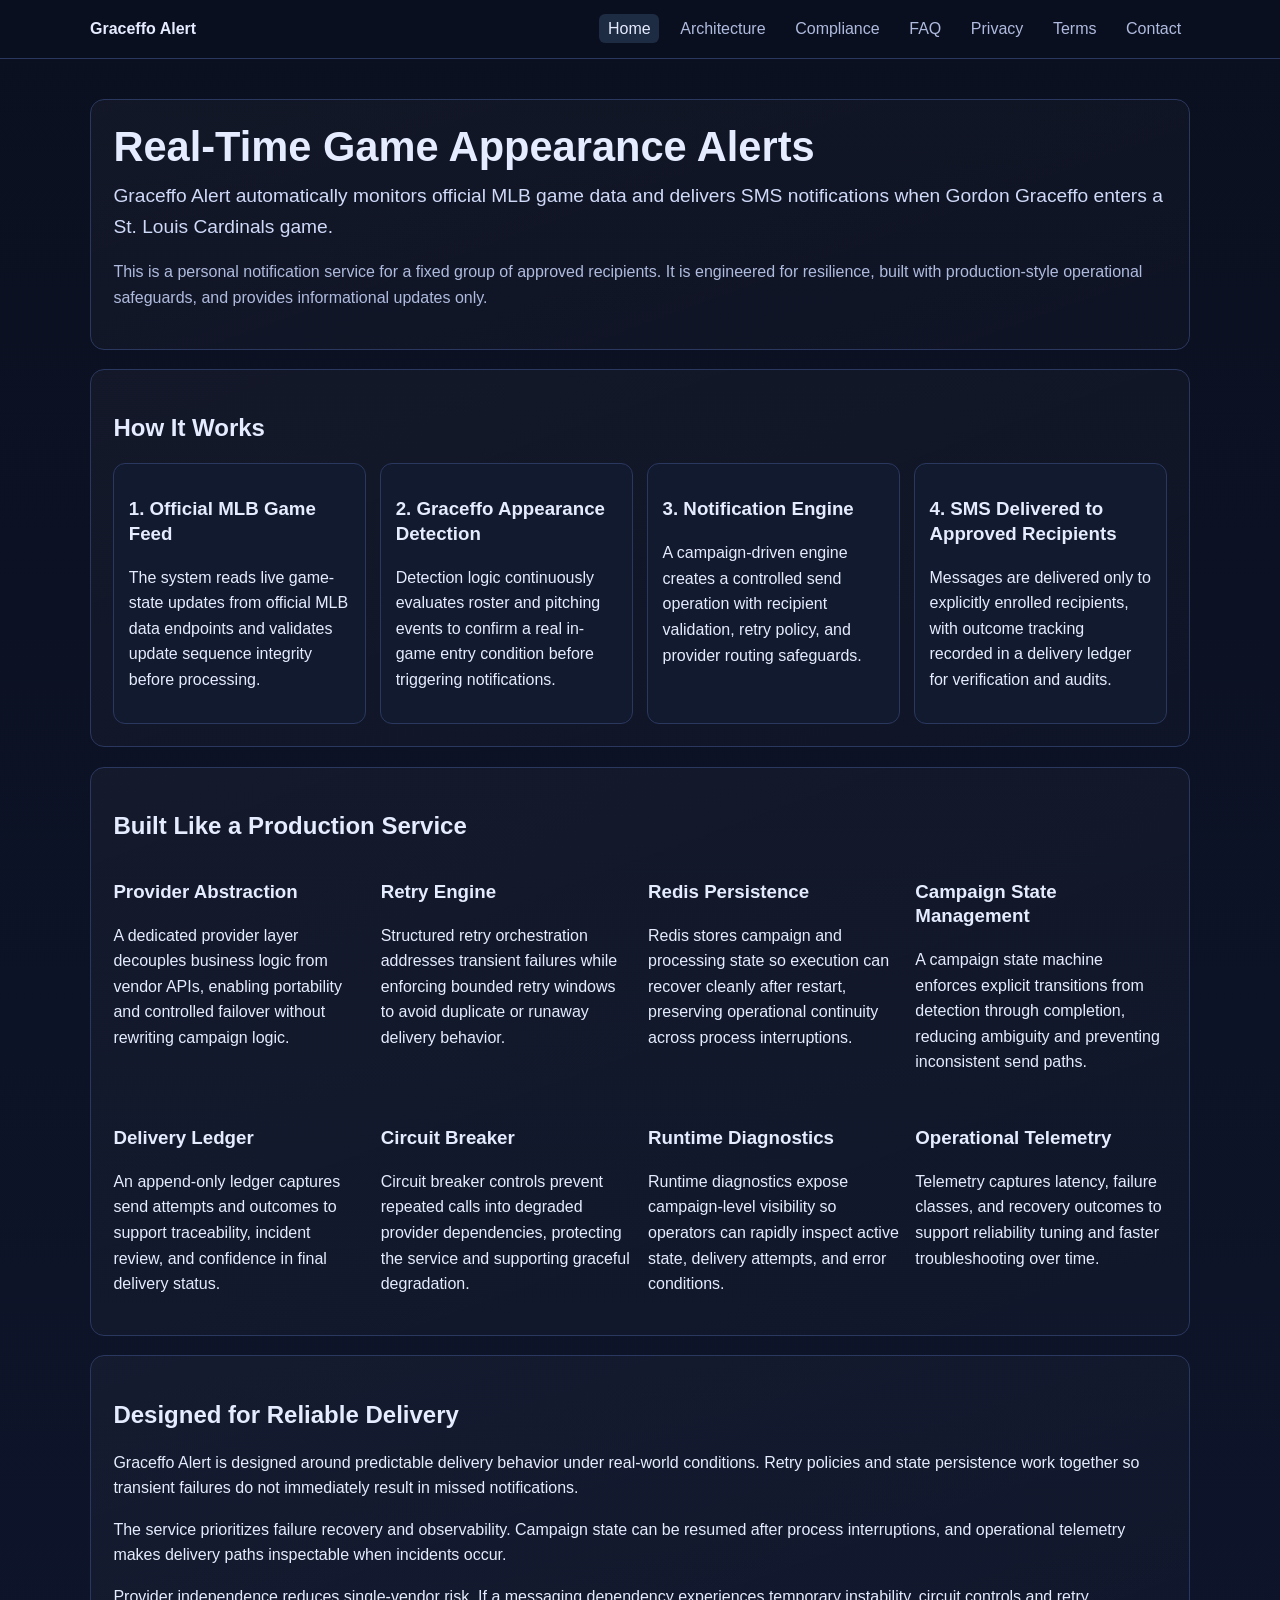
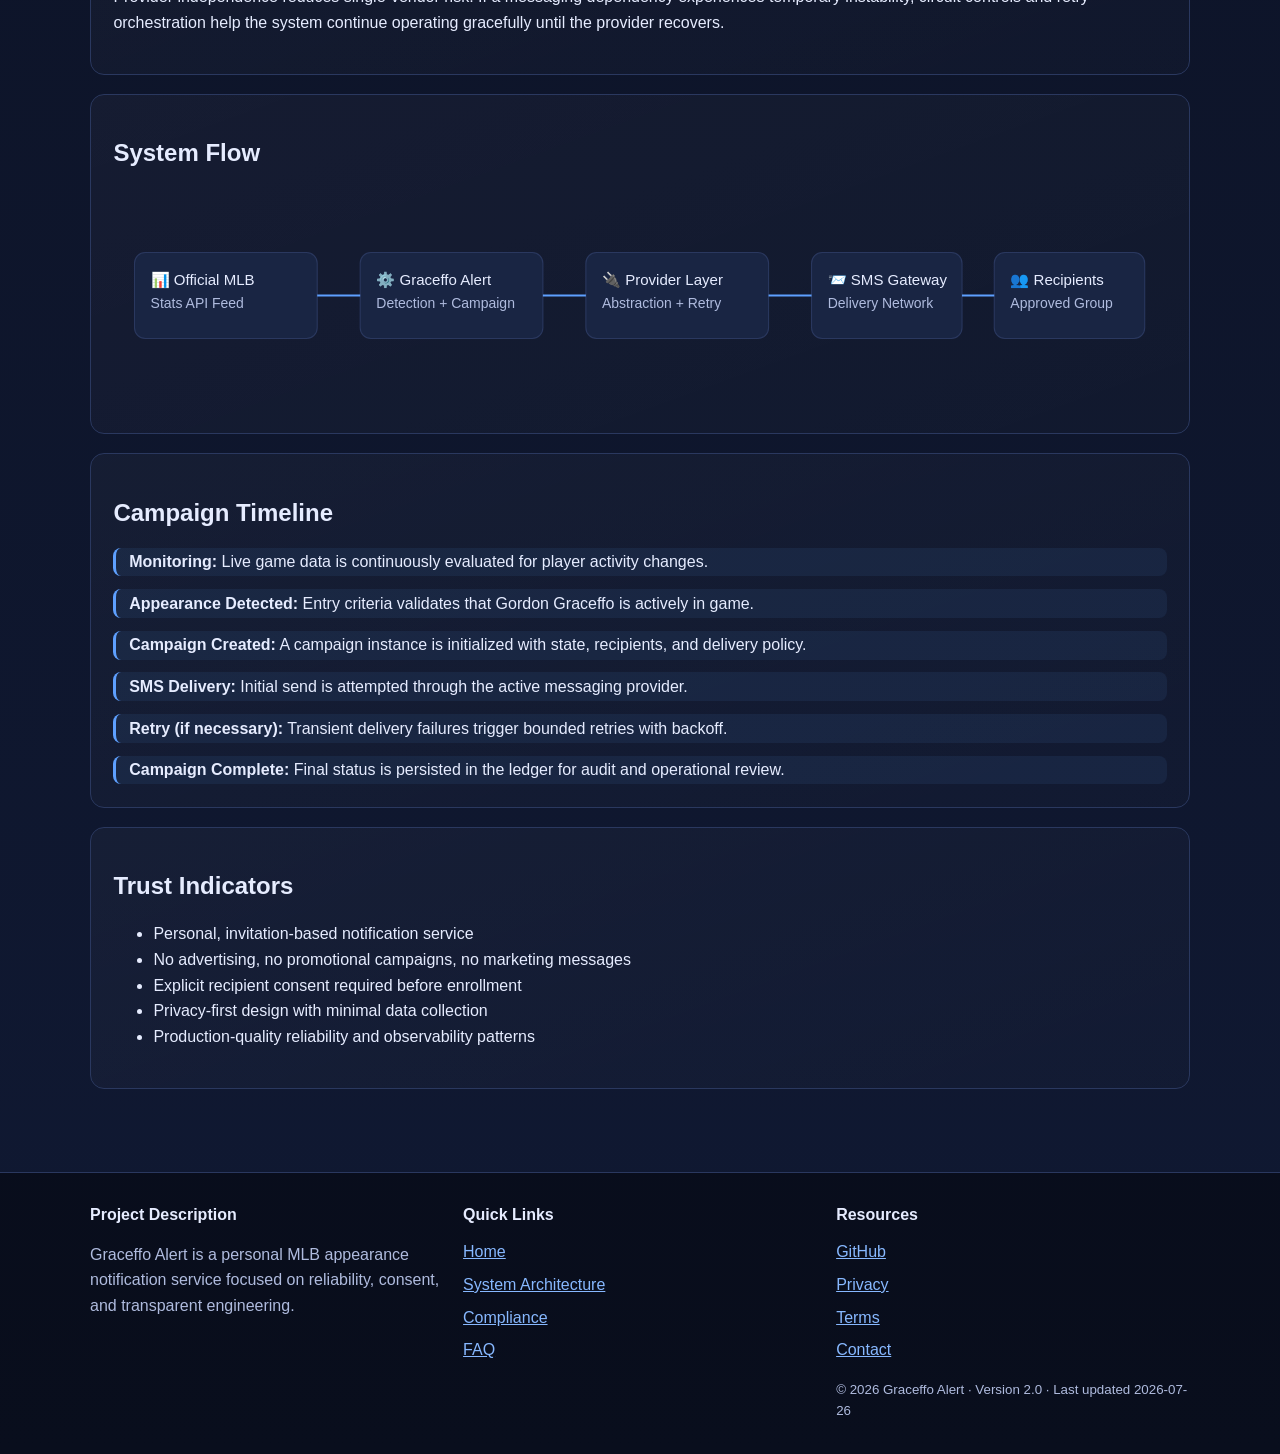
==== index.html @ c7b498e7 "Add full multi-page Graceffo Alert website content" ====
<!doctype html>
<html lang="en">
<head>
  <meta charset="utf-8">
  <meta name="viewport" content="width=device-width, initial-scale=1">
  <title>Graceffo Alert | Real-Time Game Appearance Alerts</title>
  <meta name="description" content="Graceffo Alert monitors official MLB game data and sends SMS notifications when Gordon Graceffo enters a St. Louis Cardinals game.">
  <link rel="canonical" href="https://elisagra-123.github.io/graceffo-alert-page/">
  <meta property="og:type" content="website">
  <meta property="og:title" content="Graceffo Alert | Real-Time Game Appearance Alerts">
  <meta property="og:description" content="Personal, consent-based SMS alerts for Gordon Graceffo game appearances, built with production-style reliability.">
  <meta property="og:url" content="https://elisagra-123.github.io/graceffo-alert-page/">
  <meta property="og:site_name" content="Graceffo Alert">
  <meta name="twitter:card" content="summary_large_image">
  <meta name="twitter:title" content="Graceffo Alert | Real-Time Game Appearance Alerts">
  <meta name="twitter:description" content="Reliable, privacy-first MLB appearance notifications for approved recipients.">
  <link rel="stylesheet" href="styles.css">
  <script type="application/ld+json">
  {
    "@context": "https://schema.org",
    "@type": "WebSite",
    "name": "Graceffo Alert",
    "url": "https://elisagra-123.github.io/graceffo-alert-page/",
    "description": "Personal notification service for Gordon Graceffo game appearance alerts."
  }
  </script>
</head>
<body>
<a class="skip-link" href="#main-content">Skip to content</a>
<header>
  <div class="nav-wrap">
    <a class="brand" href="index.html">Graceffo Alert</a>
    <nav aria-label="Primary">
      <ul>
        <li><a href="index.html" aria-current="page">Home</a></li>
        <li><a href="architecture.html">Architecture</a></li>
        <li><a href="compliance.html">Compliance</a></li>
        <li><a href="faq.html">FAQ</a></li>
        <li><a href="privacy.html">Privacy</a></li>
        <li><a href="terms.html">Terms</a></li>
        <li><a href="contact.html">Contact</a></li>
      </ul>
    </nav>
  </div>
</header>

<main id="main-content">
  <section class="hero" aria-labelledby="hero-title">
    <h1 id="hero-title">Real-Time Game Appearance Alerts</h1>
    <p class="lead">Graceffo Alert automatically monitors official MLB game data and delivers SMS notifications when Gordon Graceffo enters a St. Louis Cardinals game.</p>
    <p class="muted">This is a personal notification service for a fixed group of approved recipients. It is engineered for resilience, built with production-style operational safeguards, and provides informational updates only.</p>
  </section>

  <section class="panel" aria-labelledby="how-it-works-title">
    <h2 id="how-it-works-title">How It Works</h2>
    <div class="flow-steps">
      <article class="step"><h3>1. Official MLB Game Feed</h3><p>The system reads live game-state updates from official MLB data endpoints and validates update sequence integrity before processing.</p></article>
      <article class="step"><h3>2. Graceffo Appearance Detection</h3><p>Detection logic continuously evaluates roster and pitching events to confirm a real in-game entry condition before triggering notifications.</p></article>
      <article class="step"><h3>3. Notification Engine</h3><p>A campaign-driven engine creates a controlled send operation with recipient validation, retry policy, and provider routing safeguards.</p></article>
      <article class="step"><h3>4. SMS Delivered to Approved Recipients</h3><p>Messages are delivered only to explicitly enrolled recipients, with outcome tracking recorded in a delivery ledger for verification and audits.</p></article>
    </div>
  </section>

  <section class="panel" aria-labelledby="engineering-title">
    <h2 id="engineering-title">Built Like a Production Service</h2>
    <div class="grid">
      <article><h3>Provider Abstraction</h3><p>A dedicated provider layer decouples business logic from vendor APIs, enabling portability and controlled failover without rewriting campaign logic.</p></article>
      <article><h3>Retry Engine</h3><p>Structured retry orchestration addresses transient failures while enforcing bounded retry windows to avoid duplicate or runaway delivery behavior.</p></article>
      <article><h3>Redis Persistence</h3><p>Redis stores campaign and processing state so execution can recover cleanly after restart, preserving operational continuity across process interruptions.</p></article>
      <article><h3>Campaign State Management</h3><p>A campaign state machine enforces explicit transitions from detection through completion, reducing ambiguity and preventing inconsistent send paths.</p></article>
      <article><h3>Delivery Ledger</h3><p>An append-only ledger captures send attempts and outcomes to support traceability, incident review, and confidence in final delivery status.</p></article>
      <article><h3>Circuit Breaker</h3><p>Circuit breaker controls prevent repeated calls into degraded provider dependencies, protecting the service and supporting graceful degradation.</p></article>
      <article><h3>Runtime Diagnostics</h3><p>Runtime diagnostics expose campaign-level visibility so operators can rapidly inspect active state, delivery attempts, and error conditions.</p></article>
      <article><h3>Operational Telemetry</h3><p>Telemetry captures latency, failure classes, and recovery outcomes to support reliability tuning and faster troubleshooting over time.</p></article>
    </div>
  </section>

  <section class="panel" aria-labelledby="reliability-title">
    <h2 id="reliability-title">Designed for Reliable Delivery</h2>
    <p>Graceffo Alert is designed around predictable delivery behavior under real-world conditions. Retry policies and state persistence work together so transient failures do not immediately result in missed notifications.</p>
    <p>The service prioritizes failure recovery and observability. Campaign state can be resumed after process interruptions, and operational telemetry makes delivery paths inspectable when incidents occur.</p>
    <p>Provider independence reduces single-vendor risk. If a messaging dependency experiences temporary instability, circuit controls and retry orchestration help the system continue operating gracefully until the provider recovers.</p>
  </section>

  <section class="panel" aria-labelledby="diagram-title">
    <h2 id="diagram-title">System Flow</h2>
    <svg viewBox="0 0 980 200" width="100%" role="img" aria-label="Architecture flow from MLB API to recipients">
      <rect x="20" y="60" width="170" height="80" rx="10" fill="#192543" stroke="#2a385f"/>
      <text x="35" y="90" fill="#e6ecff" font-size="14">📊 Official MLB</text>
      <text x="35" y="112" fill="#afbbde" font-size="13">Stats API Feed</text>
      <rect x="230" y="60" width="170" height="80" rx="10" fill="#192543" stroke="#2a385f"/>
      <text x="245" y="90" fill="#e6ecff" font-size="14">⚙️ Graceffo Alert</text>
      <text x="245" y="112" fill="#afbbde" font-size="13">Detection + Campaign</text>
      <rect x="440" y="60" width="170" height="80" rx="10" fill="#192543" stroke="#2a385f"/>
      <text x="455" y="90" fill="#e6ecff" font-size="14">🔌 Provider Layer</text>
      <text x="455" y="112" fill="#afbbde" font-size="13">Abstraction + Retry</text>
      <rect x="650" y="60" width="140" height="80" rx="10" fill="#192543" stroke="#2a385f"/>
      <text x="665" y="90" fill="#e6ecff" font-size="14">📨 SMS Gateway</text>
      <text x="665" y="112" fill="#afbbde" font-size="13">Delivery Network</text>
      <rect x="820" y="60" width="140" height="80" rx="10" fill="#192543" stroke="#2a385f"/>
      <text x="835" y="90" fill="#e6ecff" font-size="14">👥 Recipients</text>
      <text x="835" y="112" fill="#afbbde" font-size="13">Approved Group</text>
      <g stroke="#5ea0ff" stroke-width="2" fill="none">
        <path d="M190 100 L230 100"/>
        <path d="M400 100 L440 100"/>
        <path d="M610 100 L650 100"/>
        <path d="M790 100 L820 100"/>
      </g>
    </svg>
  </section>

  <section class="panel" aria-labelledby="timeline-title">
    <h2 id="timeline-title">Campaign Timeline</h2>
    <ol class="timeline">
      <li><strong>Monitoring:</strong> Live game data is continuously evaluated for player activity changes.</li>
      <li><strong>Appearance Detected:</strong> Entry criteria validates that Gordon Graceffo is actively in game.</li>
      <li><strong>Campaign Created:</strong> A campaign instance is initialized with state, recipients, and delivery policy.</li>
      <li><strong>SMS Delivery:</strong> Initial send is attempted through the active messaging provider.</li>
      <li><strong>Retry (if necessary):</strong> Transient delivery failures trigger bounded retries with backoff.</li>
      <li><strong>Campaign Complete:</strong> Final status is persisted in the ledger for audit and operational review.</li>
    </ol>
  </section>

  <section class="panel" aria-labelledby="trust-title">
    <h2 id="trust-title">Trust Indicators</h2>
    <ul>
      <li>Personal, invitation-based notification service</li>
      <li>No advertising, no promotional campaigns, no marketing messages</li>
      <li>Explicit recipient consent required before enrollment</li>
      <li>Privacy-first design with minimal data collection</li>
      <li>Production-quality reliability and observability patterns</li>
    </ul>
  </section>
</main>

<footer>
  <div class="footer-wrap">
    <section>
      <h2>Project Description</h2>
      <p class="muted">Graceffo Alert is a personal MLB appearance notification service focused on reliability, consent, and transparent engineering.</p>
    </section>
    <section>
      <h2>Quick Links</h2>
      <ul>
        <li><a href="index.html">Home</a></li>
        <li><a href="architecture.html">System Architecture</a></li>
        <li><a href="compliance.html">Compliance</a></li>
        <li><a href="faq.html">FAQ</a></li>
      </ul>
    </section>
    <section>
      <h2>Resources</h2>
      <ul>
        <li><a href="https://github.com/elisagra-123/graceffo-alert-page">GitHub</a></li>
        <li><a href="privacy.html">Privacy</a></li>
        <li><a href="terms.html">Terms</a></li>
        <li><a href="contact.html">Contact</a></li>
      </ul>
      <small class="meta">© 2026 Graceffo Alert · Version 2.0 · Last updated 2026-07-26</small>
    </section>
  </div>
</footer>
</body>
</html>
---- styles.css ----
:root {
  --bg: #0b1020;
  --surface: #121a2f;
  --surface-2: #192543;
  --text: #e6ecff;
  --muted: #afbbde;
  --accent: #5ea0ff;
  --accent-2: #87b8ff;
  --border: #2a385f;
  --success: #70d49b;
}

* { box-sizing: border-box; }

html, body {
  margin: 0;
  padding: 0;
  font-family: Inter, "Segoe UI", Roboto, "Helvetica Neue", Arial, sans-serif;
  background: linear-gradient(180deg, #0b1020 0%, #101933 100%);
  color: var(--text);
  line-height: 1.6;
}

a { color: var(--accent-2); }

a:hover { color: #c4dcff; }

a:focus-visible,
button:focus-visible,
summary:focus-visible {
  outline: 3px solid var(--accent);
  outline-offset: 3px;
  border-radius: 4px;
}

.skip-link {
  position: absolute;
  left: -999px;
  top: 0;
  background: #fff;
  color: #000;
  padding: 0.75rem 1rem;
  z-index: 999;
}

.skip-link:focus {
  left: 1rem;
  top: 1rem;
}

header {
  position: sticky;
  top: 0;
  z-index: 10;
  background: rgba(11, 16, 32, 0.92);
  backdrop-filter: blur(8px);
  border-bottom: 1px solid var(--border);
}

.nav-wrap,
main,
.footer-wrap {
  width: min(1100px, 92vw);
  margin: 0 auto;
}

.nav-wrap {
  display: flex;
  align-items: center;
  justify-content: space-between;
  padding: 1rem 0;
  gap: 1rem;
}

.brand {
  font-weight: 700;
  color: var(--text);
  text-decoration: none;
}

nav ul {
  display: flex;
  flex-wrap: wrap;
  gap: 0.75rem;
  list-style: none;
  margin: 0;
  padding: 0;
}

nav a {
  text-decoration: none;
  color: var(--muted);
  font-weight: 500;
  padding: 0.4rem 0.55rem;
  border-radius: 6px;
}

nav a[aria-current="page"],
nav a:hover {
  color: var(--text);
  background: rgba(134, 184, 255, 0.16);
}

main { padding: 2.5rem 0 4rem; }

.hero,
.panel {
  background: linear-gradient(160deg, rgba(255, 255, 255, 0.03), rgba(255, 255, 255, 0.01));
  border: 1px solid var(--border);
  border-radius: 14px;
  padding: 1.4rem;
  margin-bottom: 1.2rem;
}

.hero h1 {
  margin: 0 0 0.6rem;
  font-size: clamp(1.7rem, 4vw, 2.6rem);
  line-height: 1.2;
}

.hero p.lead {
  margin: 0;
  font-size: clamp(1rem, 2.1vw, 1.2rem);
  color: #cfd9f8;
}

.grid {
  display: grid;
  grid-template-columns: repeat(auto-fit, minmax(220px, 1fr));
  gap: 1rem;
}

h2, h3 { line-height: 1.3; }

.muted { color: var(--muted); }

.flow-steps {
  display: grid;
  grid-template-columns: repeat(auto-fit, minmax(180px, 1fr));
  gap: 0.9rem;
}

.step {
  background: var(--surface);
  border: 1px solid var(--border);
  border-radius: 12px;
  padding: 0.9rem;
}

.timeline {
  list-style: none;
  padding: 0;
  margin: 0;
  display: grid;
  gap: 0.8rem;
}

.timeline li {
  border-left: 3px solid var(--accent);
  padding: 0.1rem 0 0.1rem 0.8rem;
  background: rgba(94, 160, 255, 0.08);
  border-radius: 8px;
}

details {
  border: 1px solid var(--border);
  border-radius: 10px;
  padding: 0.9rem;
  margin-bottom: 0.75rem;
  background: var(--surface);
}

summary {
  cursor: pointer;
  font-weight: 600;
}

footer {
  border-top: 1px solid var(--border);
  background: rgba(5, 8, 18, 0.65);
  padding: 2rem 0;
}

.footer-wrap {
  display: grid;
  grid-template-columns: repeat(auto-fit, minmax(220px, 1fr));
  gap: 1.2rem;
}

.footer-wrap h2 {
  font-size: 1rem;
  margin-top: 0;
}

.footer-wrap ul {
  list-style: none;
  margin: 0;
  padding: 0;
}

.footer-wrap li { margin-bottom: 0.45rem; }

small.meta {
  display: block;
  margin-top: 1rem;
  color: var(--muted);
}

code {
  background: rgba(255, 255, 255, 0.08);
  padding: 0.1rem 0.3rem;
  border-radius: 4px;
}

@media (prefers-reduced-motion: reduce) {
  *, *::before, *::after { animation: none !important; transition: none !important; }
}
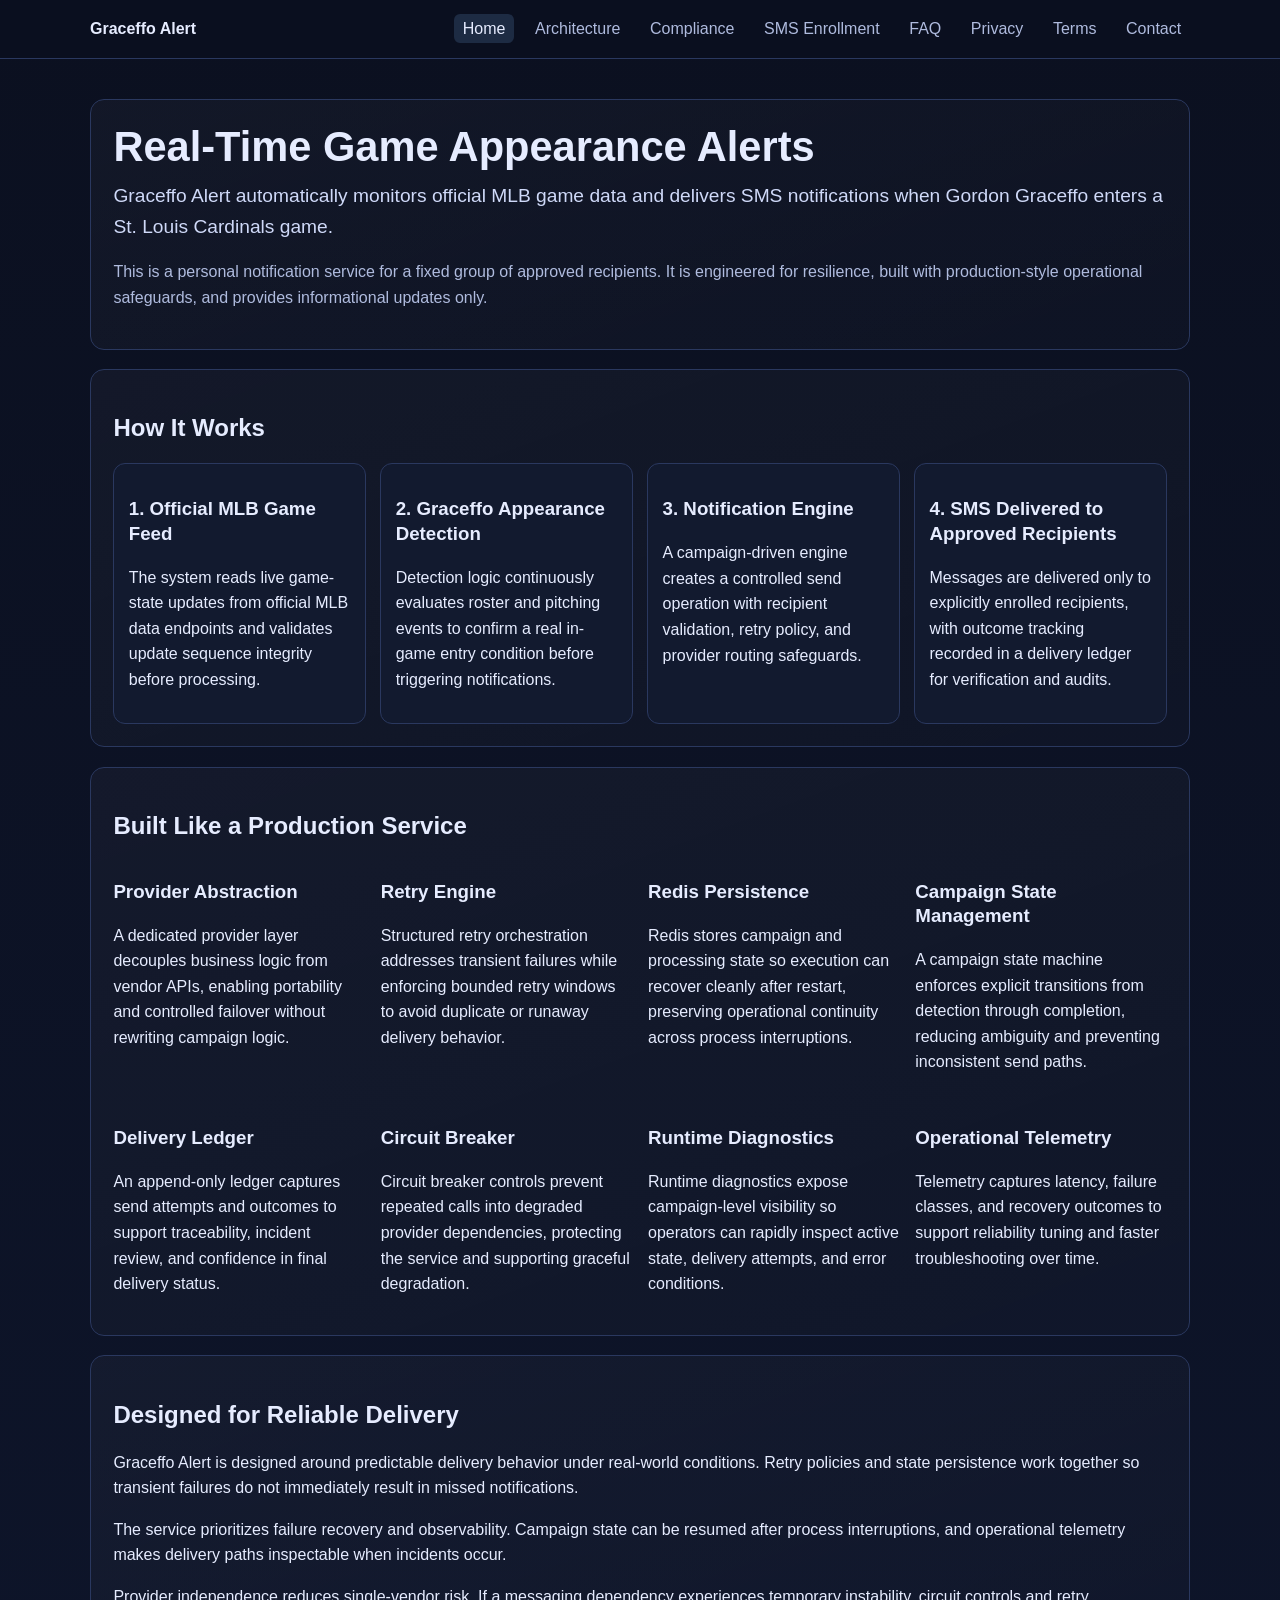
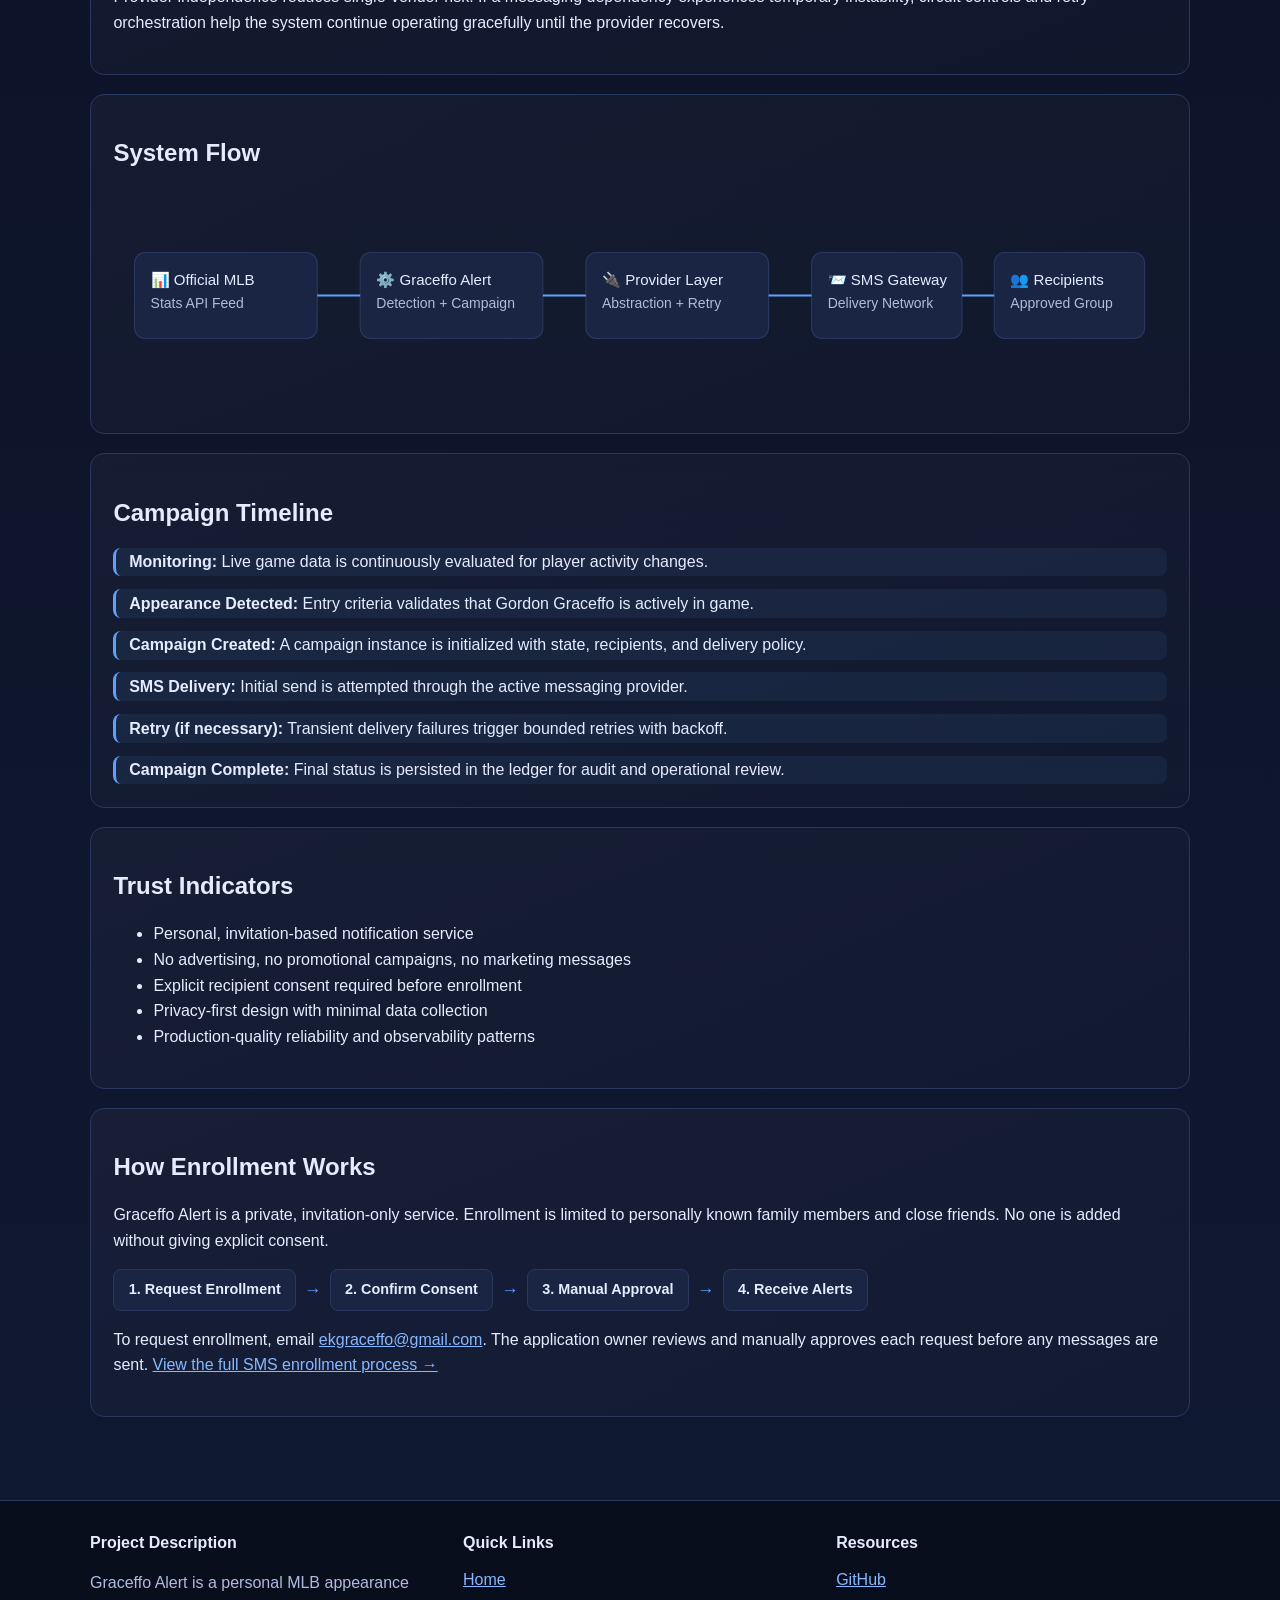
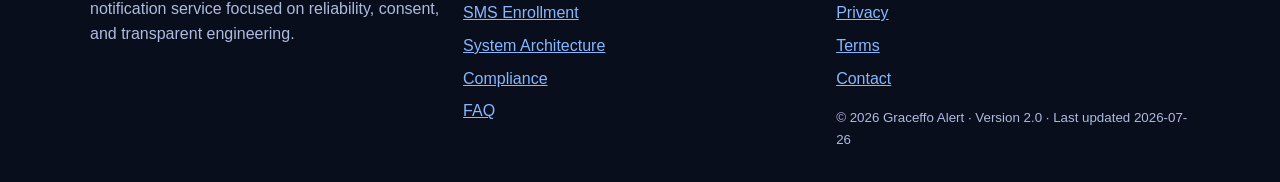
==== commit 15ebcb57: "feat: add SMS enrollment page and Twilio A2P compliance enhancements - Create sms-enrollment.html wi" ====
--- a/index.html
+++ b/index.html
@@ -35,6 +35,7 @@
         <li><a href="index.html" aria-current="page">Home</a></li>
         <li><a href="architecture.html">Architecture</a></li>
         <li><a href="compliance.html">Compliance</a></li>
+        <li><a href="sms-enrollment.html">SMS Enrollment</a></li>
         <li><a href="faq.html">FAQ</a></li>
         <li><a href="privacy.html">Privacy</a></li>
         <li><a href="terms.html">Terms</a></li>
@@ -131,6 +132,21 @@
       <li>Production-quality reliability and observability patterns</li>
     </ul>
   </section>
+  <section class="panel" aria-labelledby="enrollment-works-title">
+    <h2 id="enrollment-works-title">How Enrollment Works</h2>
+    <p>Graceffo Alert is a private, invitation-only service. Enrollment is limited to personally known family members and close friends. No one is added without giving explicit consent.</p>
+    <div class="enrollment-flow" aria-label="Four-step enrollment flow">
+      <span class="ef-step">1. Request Enrollment</span>
+      <span class="ef-arrow" aria-hidden="true">→</span>
+      <span class="ef-step">2. Confirm Consent</span>
+      <span class="ef-arrow" aria-hidden="true">→</span>
+      <span class="ef-step">3. Manual Approval</span>
+      <span class="ef-arrow" aria-hidden="true">→</span>
+      <span class="ef-step">4. Receive Alerts</span>
+    </div>
+    <p style="margin-top:1rem;">To request enrollment, email <a href="mailto:ekgraceffo@gmail.com">ekgraceffo@gmail.com</a>. The application owner reviews and manually approves each request before any messages are sent. <a href="sms-enrollment.html">View the full SMS enrollment process →</a></p>
+  </section>
+
 </main>
 
 <footer>
@@ -143,6 +159,7 @@
       <h2>Quick Links</h2>
       <ul>
         <li><a href="index.html">Home</a></li>
+        <li><a href="sms-enrollment.html">SMS Enrollment</a></li>
         <li><a href="architecture.html">System Architecture</a></li>
         <li><a href="compliance.html">Compliance</a></li>
         <li><a href="faq.html">FAQ</a></li>
--- a/styles.css
+++ b/styles.css
@@ -212,6 +212,120 @@
   border-radius: 4px;
 }
 
+.sr-only {
+  position: absolute;
+  width: 1px;
+  height: 1px;
+  padding: 0;
+  margin: -1px;
+  overflow: hidden;
+  clip: rect(0,0,0,0);
+  white-space: nowrap;
+  border: 0;
+}
+
+.table-wrap {
+  overflow-x: auto;
+  -webkit-overflow-scrolling: touch;
+  border-radius: 10px;
+}
+
+table {
+  width: 100%;
+  border-collapse: collapse;
+  font-size: 0.95rem;
+  min-width: 280px;
+}
+
+th {
+  background: var(--surface-2);
+  color: var(--text);
+  text-align: left;
+  padding: 0.65rem 0.9rem;
+  border-bottom: 2px solid var(--border);
+  font-weight: 600;
+}
+
+td {
+  padding: 0.6rem 0.9rem;
+  border-bottom: 1px solid var(--border);
+  color: var(--muted);
+  vertical-align: top;
+}
+
+tr:last-child td {
+  border-bottom: none;
+}
+
+.disclosure-card {
+  background: rgba(94, 160, 255, 0.07);
+  border: 1px solid var(--accent);
+  border-radius: 14px;
+  padding: 1.4rem;
+  margin-bottom: 1.2rem;
+}
+
+.disclosure-card h2 {
+  color: var(--accent-2);
+  margin-top: 0;
+}
+
+.disclosure-card ul {
+  margin: 0.5rem 0 0;
+  padding-left: 1.2rem;
+}
+
+.disclosure-card li {
+  margin-bottom: 0.45rem;
+  color: var(--text);
+}
+
+.msg-example {
+  background: var(--surface-2);
+  border: 1px solid var(--border);
+  border-radius: 12px;
+  padding: 1.1rem 1.3rem;
+  font-family: "Courier New", Courier, monospace;
+  font-size: 0.88rem;
+  color: var(--text);
+  white-space: pre-wrap;
+  margin: 0;
+  line-height: 1.65;
+}
+
+.msg-example-wrap {
+  display: grid;
+  grid-template-columns: repeat(auto-fit, minmax(280px, 1fr));
+  gap: 1rem;
+  margin-top: 0.75rem;
+}
+
+.enrollment-flow {
+  display: flex;
+  flex-wrap: wrap;
+  align-items: center;
+  gap: 0.5rem;
+  margin-top: 0.75rem;
+}
+
+.enrollment-flow .ef-step {
+  background: var(--surface-2);
+  border: 1px solid var(--border);
+  border-radius: 8px;
+  padding: 0.5rem 0.9rem;
+  font-size: 0.9rem;
+  font-weight: 600;
+  color: var(--text);
+  white-space: nowrap;
+}
+
+.enrollment-flow .ef-arrow {
+  color: var(--accent);
+  font-size: 1.1rem;
+  font-weight: 700;
+  flex-shrink: 0;
+}
+
 @media (prefers-reduced-motion: reduce) {
   *, *::before, *::after { animation: none !important; transition: none !important; }
 }
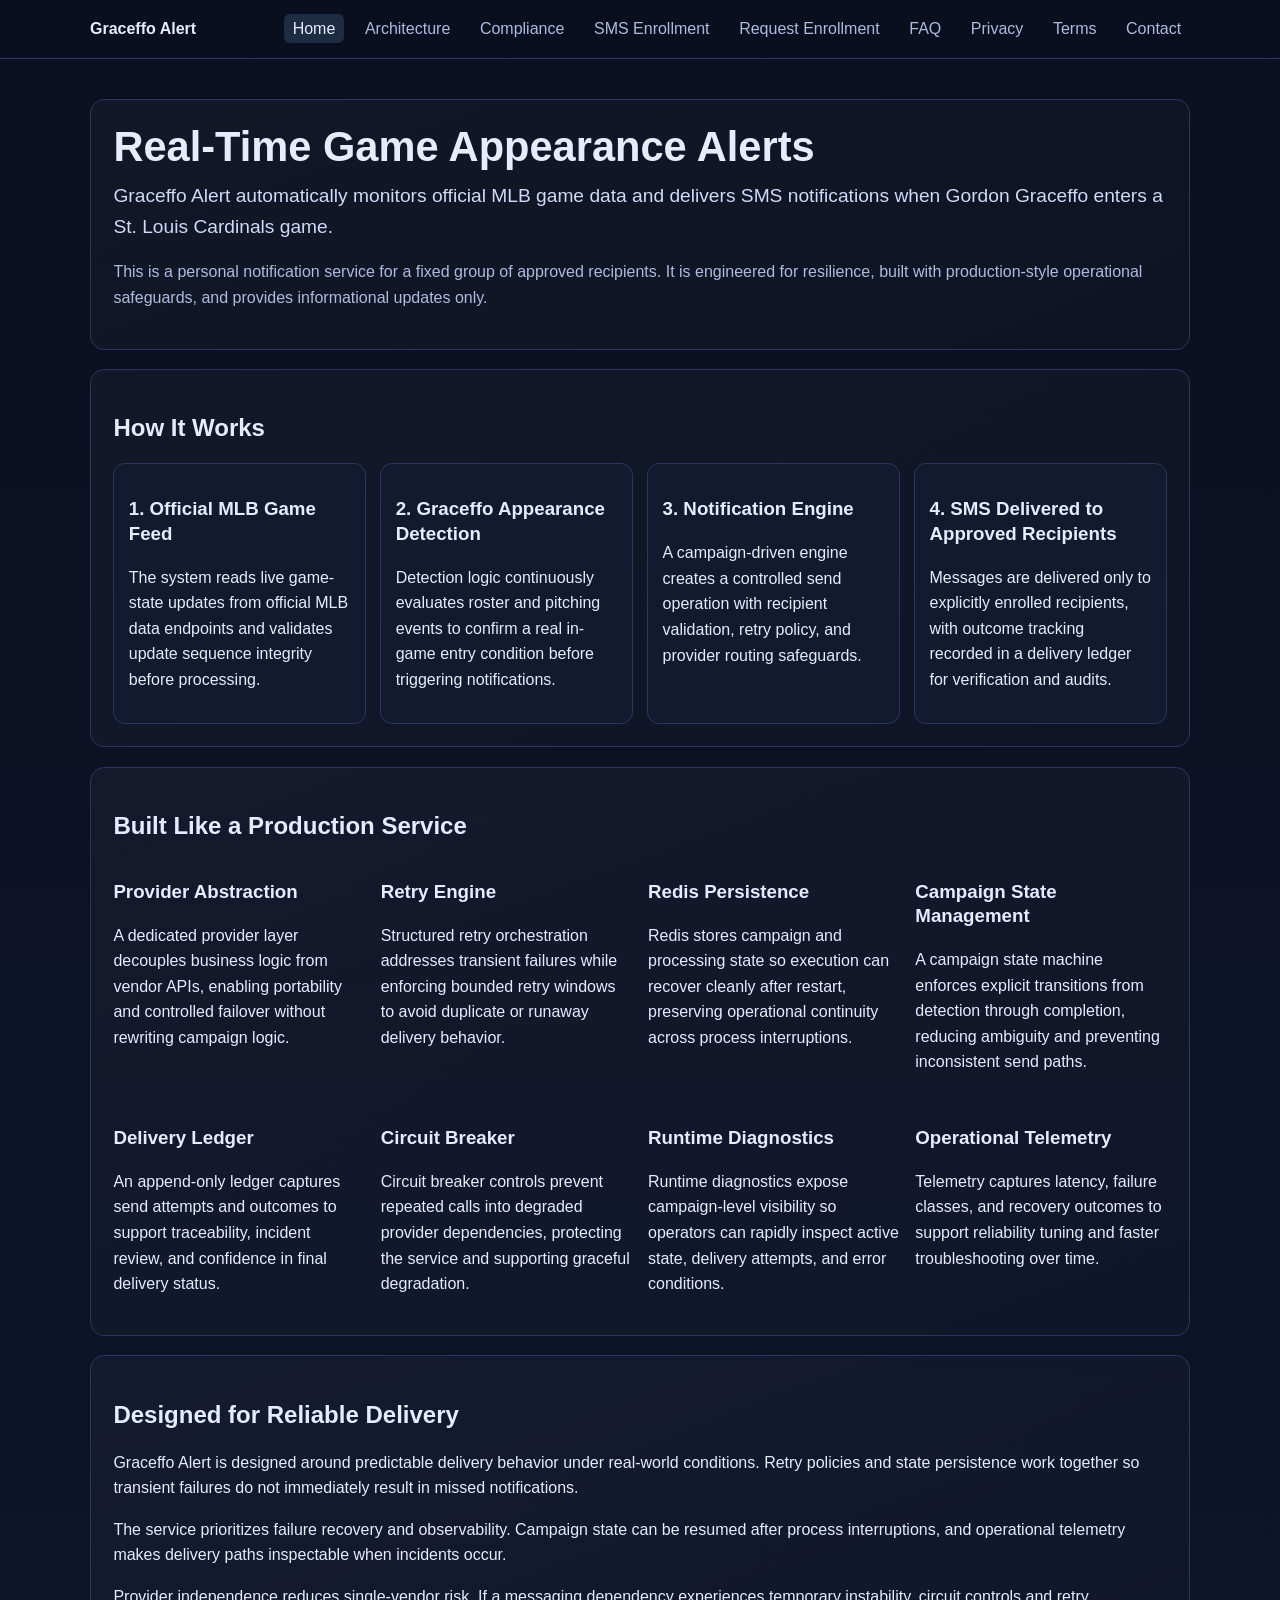
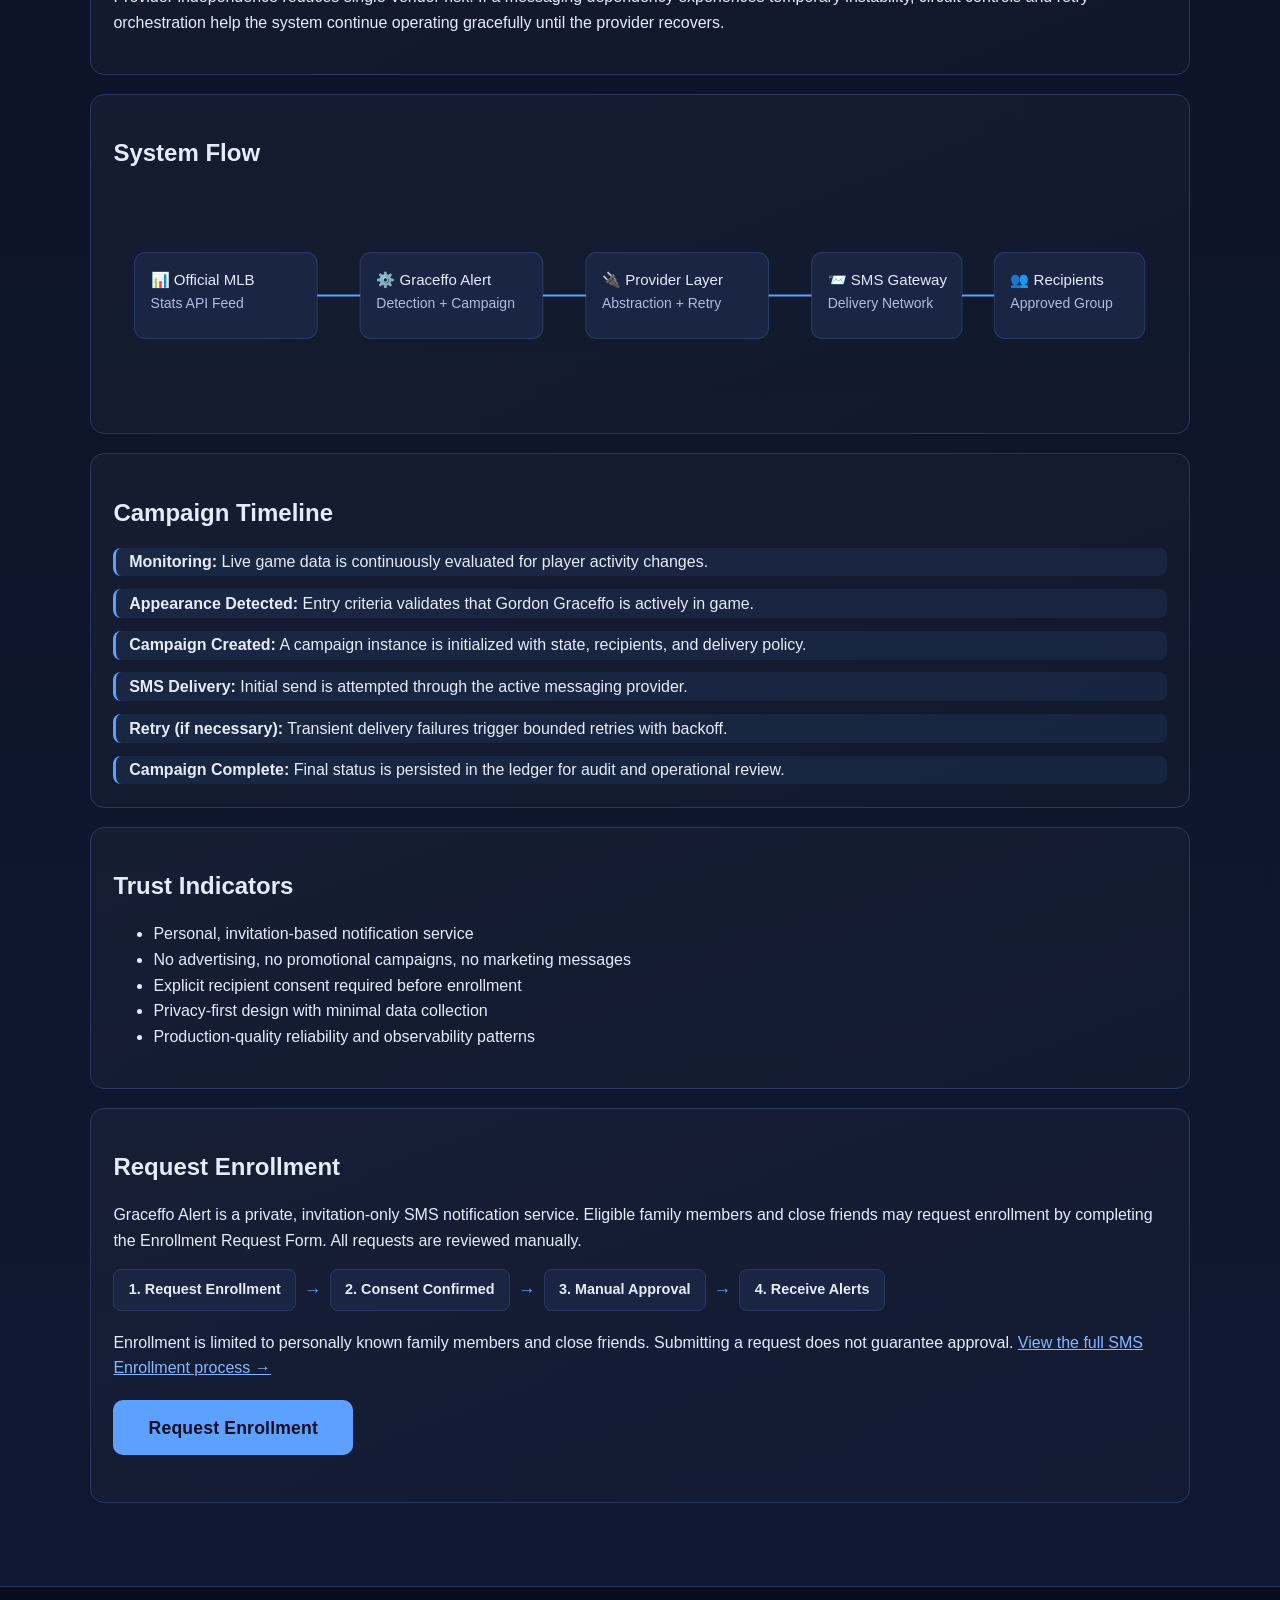
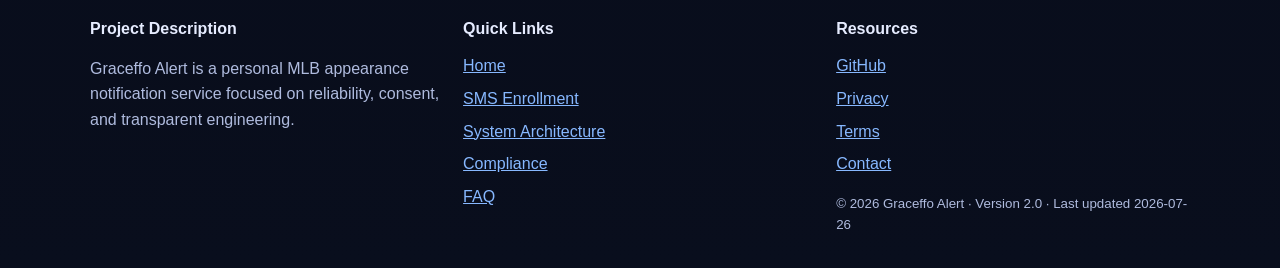
==== commit ba78650e: "feat: Twilio A2P CTA compliance — Microsoft Forms enrollment flow, new pages, email update" ====
--- a/index.html
+++ b/index.html
@@ -36,6 +36,7 @@
         <li><a href="architecture.html">Architecture</a></li>
         <li><a href="compliance.html">Compliance</a></li>
         <li><a href="sms-enrollment.html">SMS Enrollment</a></li>
+        <li><a href="request-enrollment.html">Request Enrollment</a></li>
         <li><a href="faq.html">FAQ</a></li>
         <li><a href="privacy.html">Privacy</a></li>
         <li><a href="terms.html">Terms</a></li>
@@ -133,18 +134,21 @@
     </ul>
   </section>
   <section class="panel" aria-labelledby="enrollment-works-title">
-    <h2 id="enrollment-works-title">How Enrollment Works</h2>
-    <p>Graceffo Alert is a private, invitation-only service. Enrollment is limited to personally known family members and close friends. No one is added without giving explicit consent.</p>
+    <h2 id="enrollment-works-title">Request Enrollment</h2>
+    <p>Graceffo Alert is a private, invitation-only SMS notification service. Eligible family members and close friends may request enrollment by completing the Enrollment Request Form. All requests are reviewed manually.</p>
     <div class="enrollment-flow" aria-label="Four-step enrollment flow">
       <span class="ef-step">1. Request Enrollment</span>
       <span class="ef-arrow" aria-hidden="true">→</span>
-      <span class="ef-step">2. Confirm Consent</span>
+      <span class="ef-step">2. Consent Confirmed</span>
       <span class="ef-arrow" aria-hidden="true">→</span>
       <span class="ef-step">3. Manual Approval</span>
       <span class="ef-arrow" aria-hidden="true">→</span>
       <span class="ef-step">4. Receive Alerts</span>
     </div>
-    <p style="margin-top:1rem;">To request enrollment, email <a href="mailto:ekgraceffo@gmail.com">ekgraceffo@gmail.com</a>. The application owner reviews and manually approves each request before any messages are sent. <a href="sms-enrollment.html">View the full SMS enrollment process →</a></p>
+    <p style="margin-top:1.2rem;">Enrollment is limited to personally known family members and close friends. Submitting a request does not guarantee approval. <a href="sms-enrollment.html">View the full SMS Enrollment process →</a></p>
+    <div class="cta-wrap" style="text-align:left; margin-top:1.2rem;">
+      <a href="request-enrollment.html" class="btn-cta">Request Enrollment</a>
+    </div>
   </section>
 
 </main>
--- a/styles.css
+++ b/styles.css
@@ -326,6 +326,142 @@
   flex-shrink: 0;
 }
 
+/* ── Request Enrollment CTA Button ─────────────────────────────────────── */
+
+.btn-cta {
+  display: inline-block;
+  background: var(--accent);
+  color: #0b1020;
+  font-weight: 700;
+  font-size: 1.1rem;
+  padding: 0.85rem 2.2rem;
+  border-radius: 10px;
+  text-decoration: none;
+  border: none;
+  cursor: pointer;
+  transition: background 0.15s ease, transform 0.1s ease;
+  letter-spacing: 0.01em;
+}
+
+.btn-cta:hover {
+  background: var(--accent-2);
+  color: #0b1020;
+  transform: translateY(-1px);
+}
+
+.btn-cta:focus-visible {
+  outline: 3px solid #fff;
+  outline-offset: 4px;
+  border-radius: 10px;
+}
+
+.cta-wrap {
+  text-align: center;
+  margin: 1.5rem 0;
+}
+
+/* ── Enrollment Steps ───────────────────────────────────────────────────── */
+
+.enrollment-steps {
+  list-style: none;
+  padding: 0;
+  margin: 1rem 0 0;
+  display: grid;
+  gap: 0.75rem;
+}
+
+.enrollment-step {
+  display: flex;
+  align-items: flex-start;
+  gap: 1rem;
+  background: var(--surface);
+  border: 1px solid var(--border);
+  border-radius: 12px;
+  padding: 0.9rem 1rem;
+}
+
+.step-number {
+  background: var(--accent);
+  color: #0b1020;
+  font-weight: 700;
+  font-size: 0.9rem;
+  width: 1.8rem;
+  height: 1.8rem;
+  border-radius: 50%;
+  display: flex;
+  align-items: center;
+  justify-content: center;
+  flex-shrink: 0;
+  line-height: 1;
+}
+
+.step-content {
+  flex: 1;
+}
+
+.step-content strong {
+  display: block;
+  margin-bottom: 0.25rem;
+  color: var(--text);
+}
+
+.step-content p {
+  margin: 0;
+  color: var(--muted);
+  font-size: 0.95rem;
+}
+
+/* ── Invitation Notice ──────────────────────────────────────────────────── */
+
+.invitation-notice {
+  background: rgba(94, 160, 255, 0.08);
+  border-left: 4px solid var(--accent);
+  border-radius: 8px;
+  padding: 1rem 1.2rem;
+}
+
+.invitation-notice p {
+  margin: 0 0 0.5rem;
+}
+
+.invitation-notice p:last-child {
+  margin-bottom: 0;
+}
+
+/* ── Disclosure List ────────────────────────────────────────────────────── */
+
+.disclosure-list {
+  list-style: none;
+  margin: 0.5rem 0 0;
+  padding: 0;
+  display: grid;
+  gap: 0.4rem;
+}
+
+.disclosure-list li {
+  color: var(--text);
+  font-weight: 500;
+  padding: 0.3rem 0;
+  border-bottom: 1px solid rgba(94, 160, 255, 0.15);
+}
+
+.disclosure-list li:last-child {
+  border-bottom: none;
+}
+
+/* ── Confirmation Hero ──────────────────────────────────────────────────── */
+
+.confirmation-hero {
+  text-align: center;
+}
+
+.confirmation-icon {
+  font-size: 3rem;
+  color: var(--success);
+  margin-bottom: 0.5rem;
+  line-height: 1;
+}
+
 @media (prefers-reduced-motion: reduce) {
   *, *::before, *::after { animation: none !important; transition: none !important; }
 }
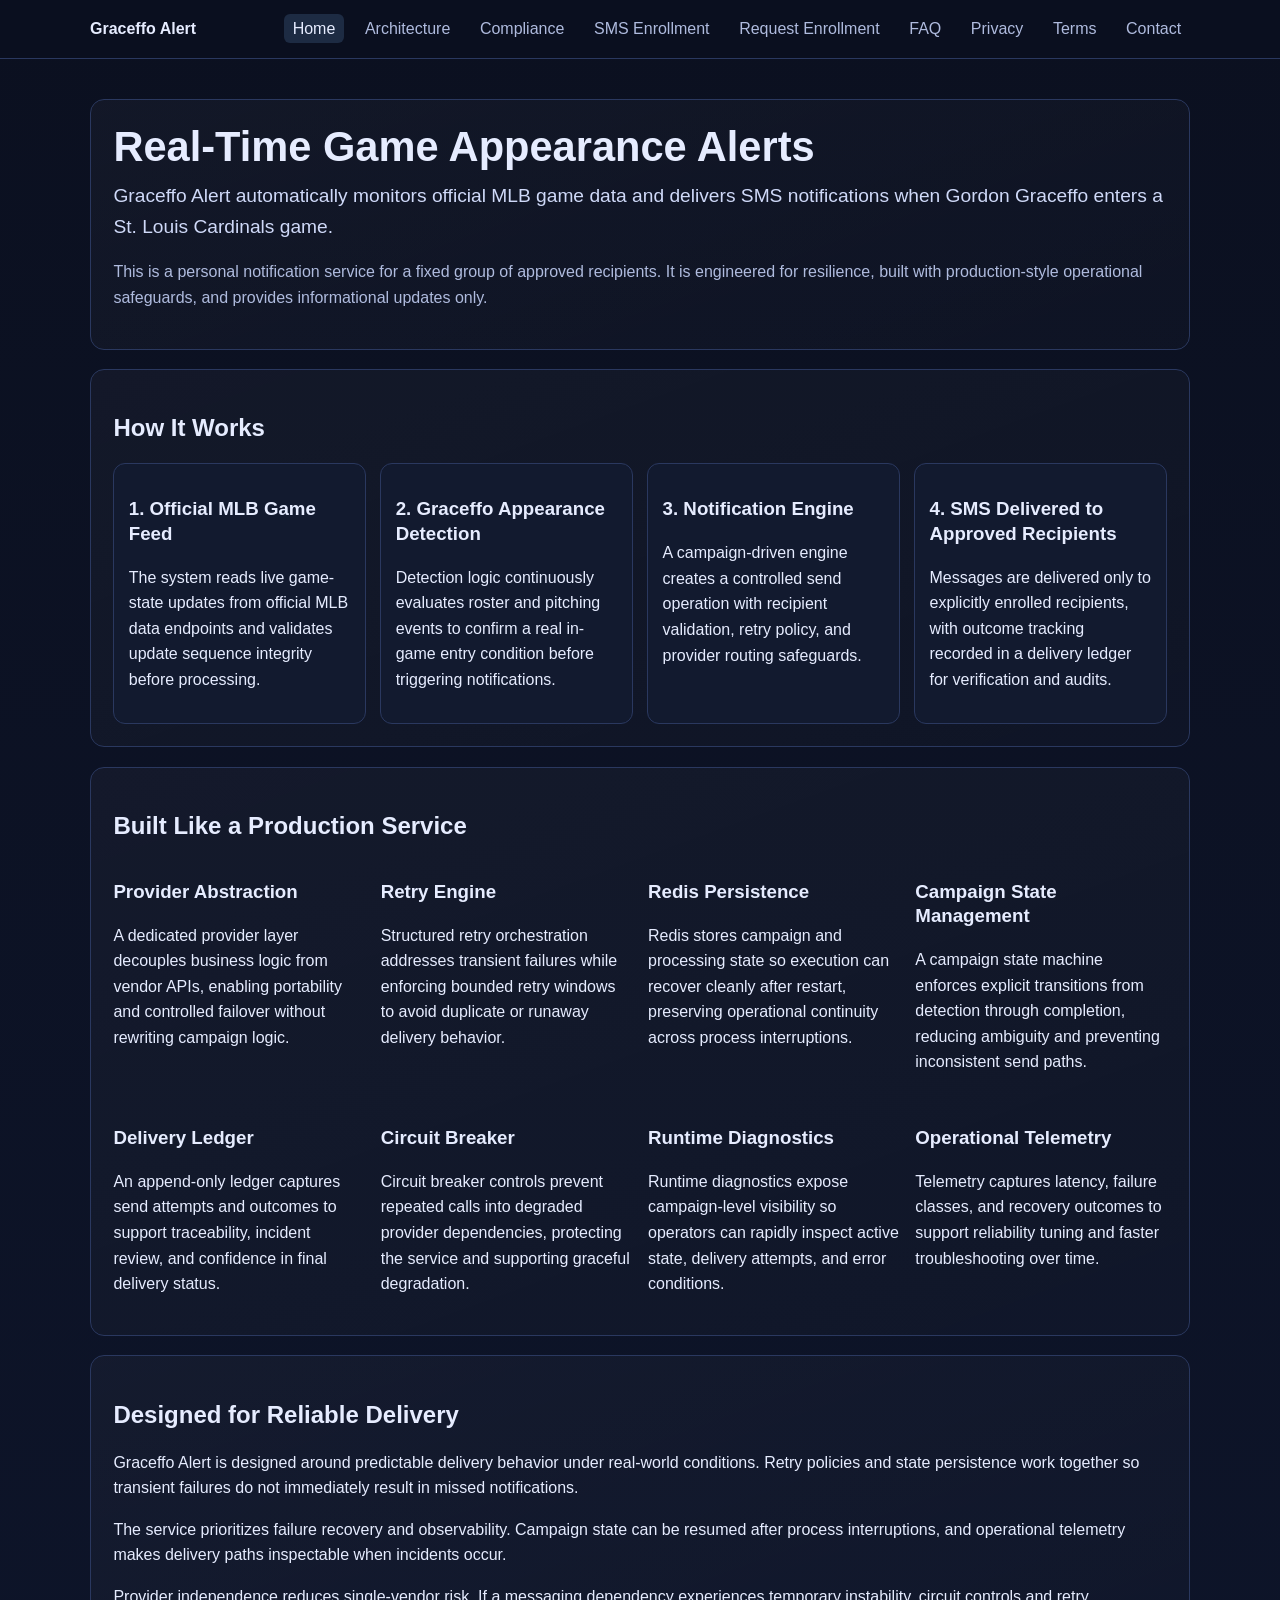
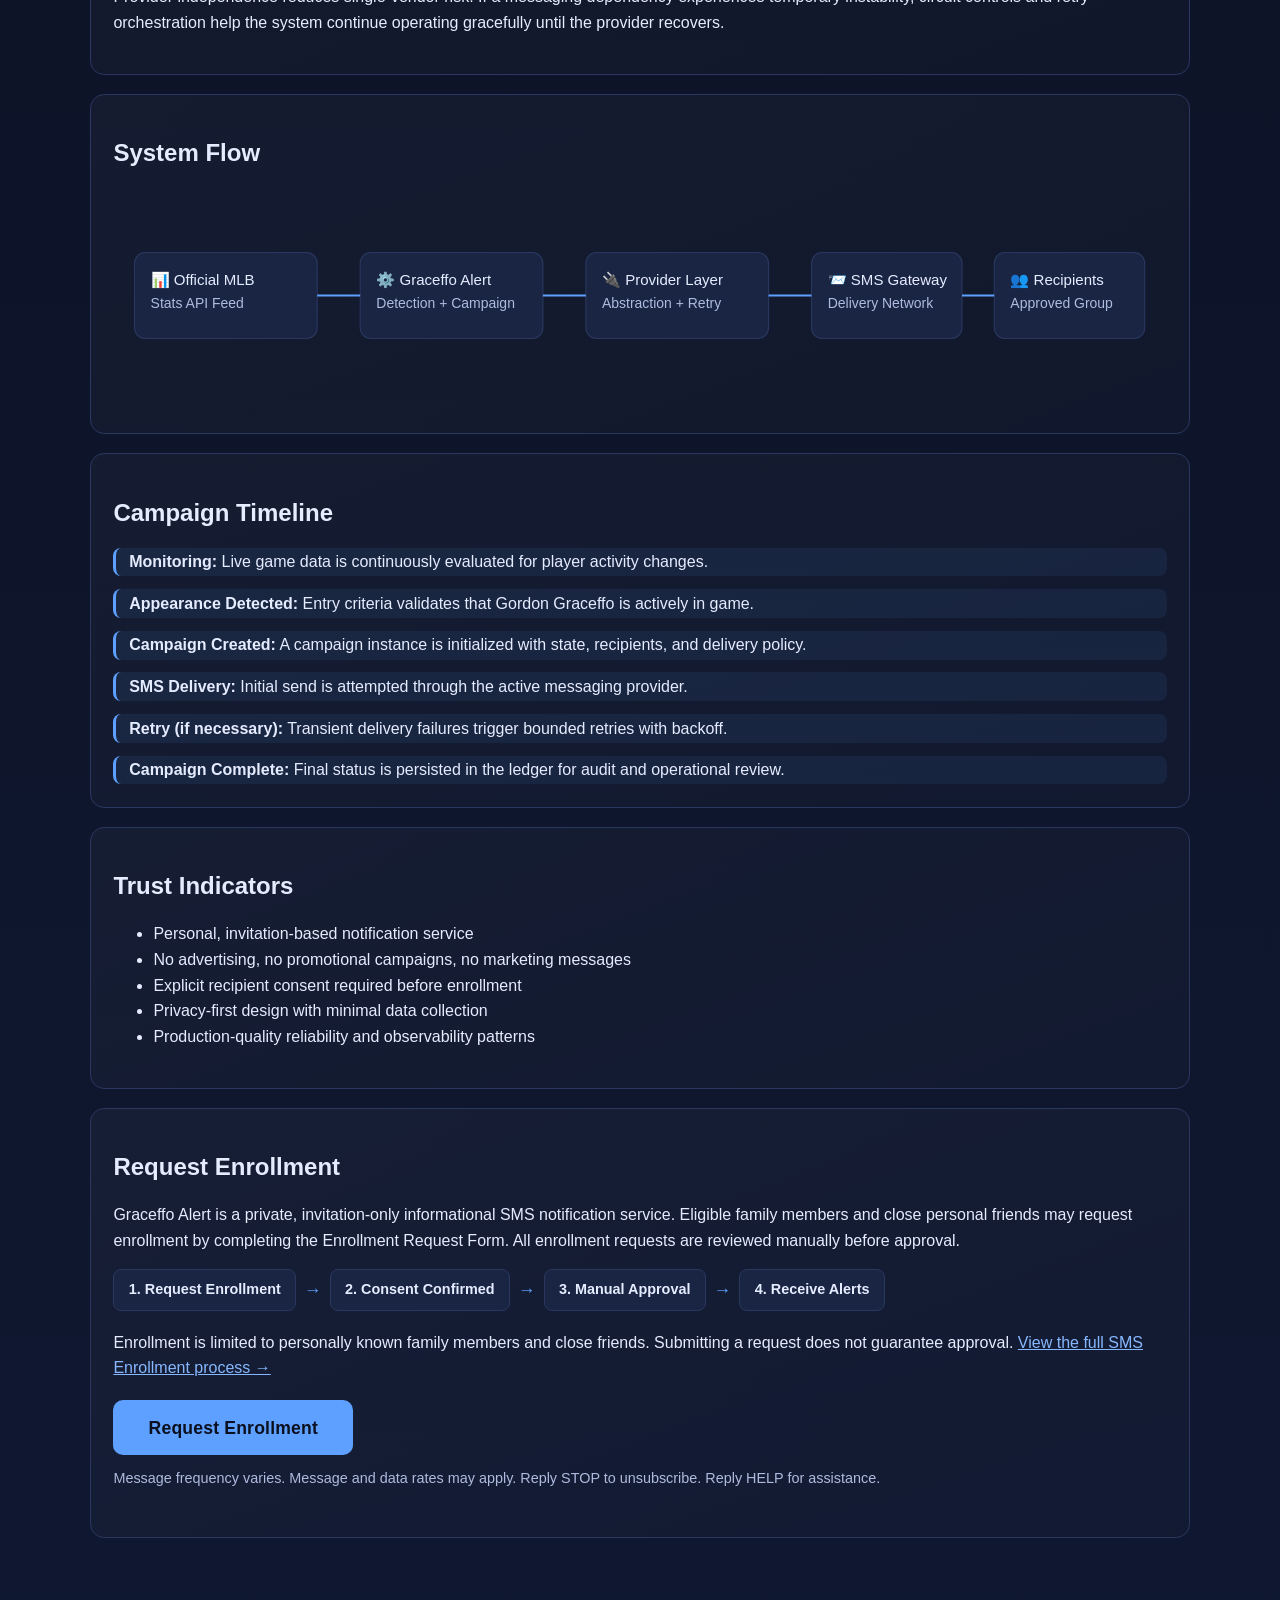
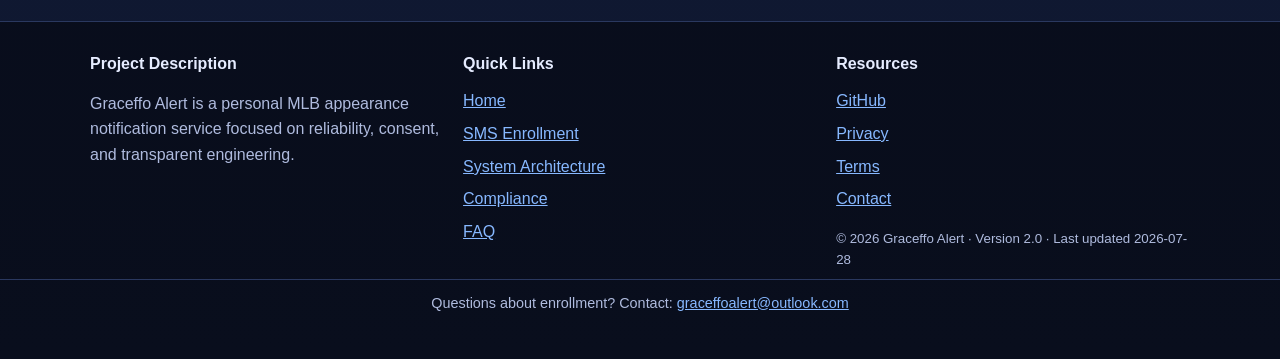
==== commit b5940f6f: "feat: Twilio A2P compliance integration with Microsoft Forms URL - config.js: set ENROLLMENT_FORM_UR" ====
--- a/index.html
+++ b/index.html
@@ -135,7 +135,7 @@
   </section>
   <section class="panel" aria-labelledby="enrollment-works-title">
     <h2 id="enrollment-works-title">Request Enrollment</h2>
-    <p>Graceffo Alert is a private, invitation-only SMS notification service. Eligible family members and close friends may request enrollment by completing the Enrollment Request Form. All requests are reviewed manually.</p>
+    <p>Graceffo Alert is a private, invitation-only informational SMS notification service. Eligible family members and close personal friends may request enrollment by completing the Enrollment Request Form. All enrollment requests are reviewed manually before approval.</p>
     <div class="enrollment-flow" aria-label="Four-step enrollment flow">
       <span class="ef-step">1. Request Enrollment</span>
       <span class="ef-arrow" aria-hidden="true">→</span>
@@ -148,6 +148,7 @@
     <p style="margin-top:1.2rem;">Enrollment is limited to personally known family members and close friends. Submitting a request does not guarantee approval. <a href="sms-enrollment.html">View the full SMS Enrollment process →</a></p>
     <div class="cta-wrap" style="text-align:left; margin-top:1.2rem;">
       <a href="request-enrollment.html" class="btn-cta">Request Enrollment</a>
+      <p class="muted" style="margin-top:0.75rem; font-size:0.9rem;">Message frequency varies. Message and data rates may apply. Reply STOP to unsubscribe. Reply HELP for assistance.</p>
     </div>
   </section>
 
@@ -177,8 +178,11 @@
         <li><a href="terms.html">Terms</a></li>
         <li><a href="contact.html">Contact</a></li>
       </ul>
-      <small class="meta">© 2026 Graceffo Alert · Version 2.0 · Last updated 2026-07-26</small>
+      <small class="meta">© 2026 Graceffo Alert · Version 2.0 · Last updated 2026-07-28</small>
     </section>
+  </div>
+  <div class="footer-enrollment" style="text-align:center; padding:0.75rem 1rem; border-top:1px solid var(--border); margin-top:0.5rem;">
+    <p class="muted" style="font-size:0.9rem; margin:0;">Questions about enrollment? Contact: <a href="mailto:graceffoalert@outlook.com">graceffoalert@outlook.com</a></p>
   </div>
 </footer>
 </body>
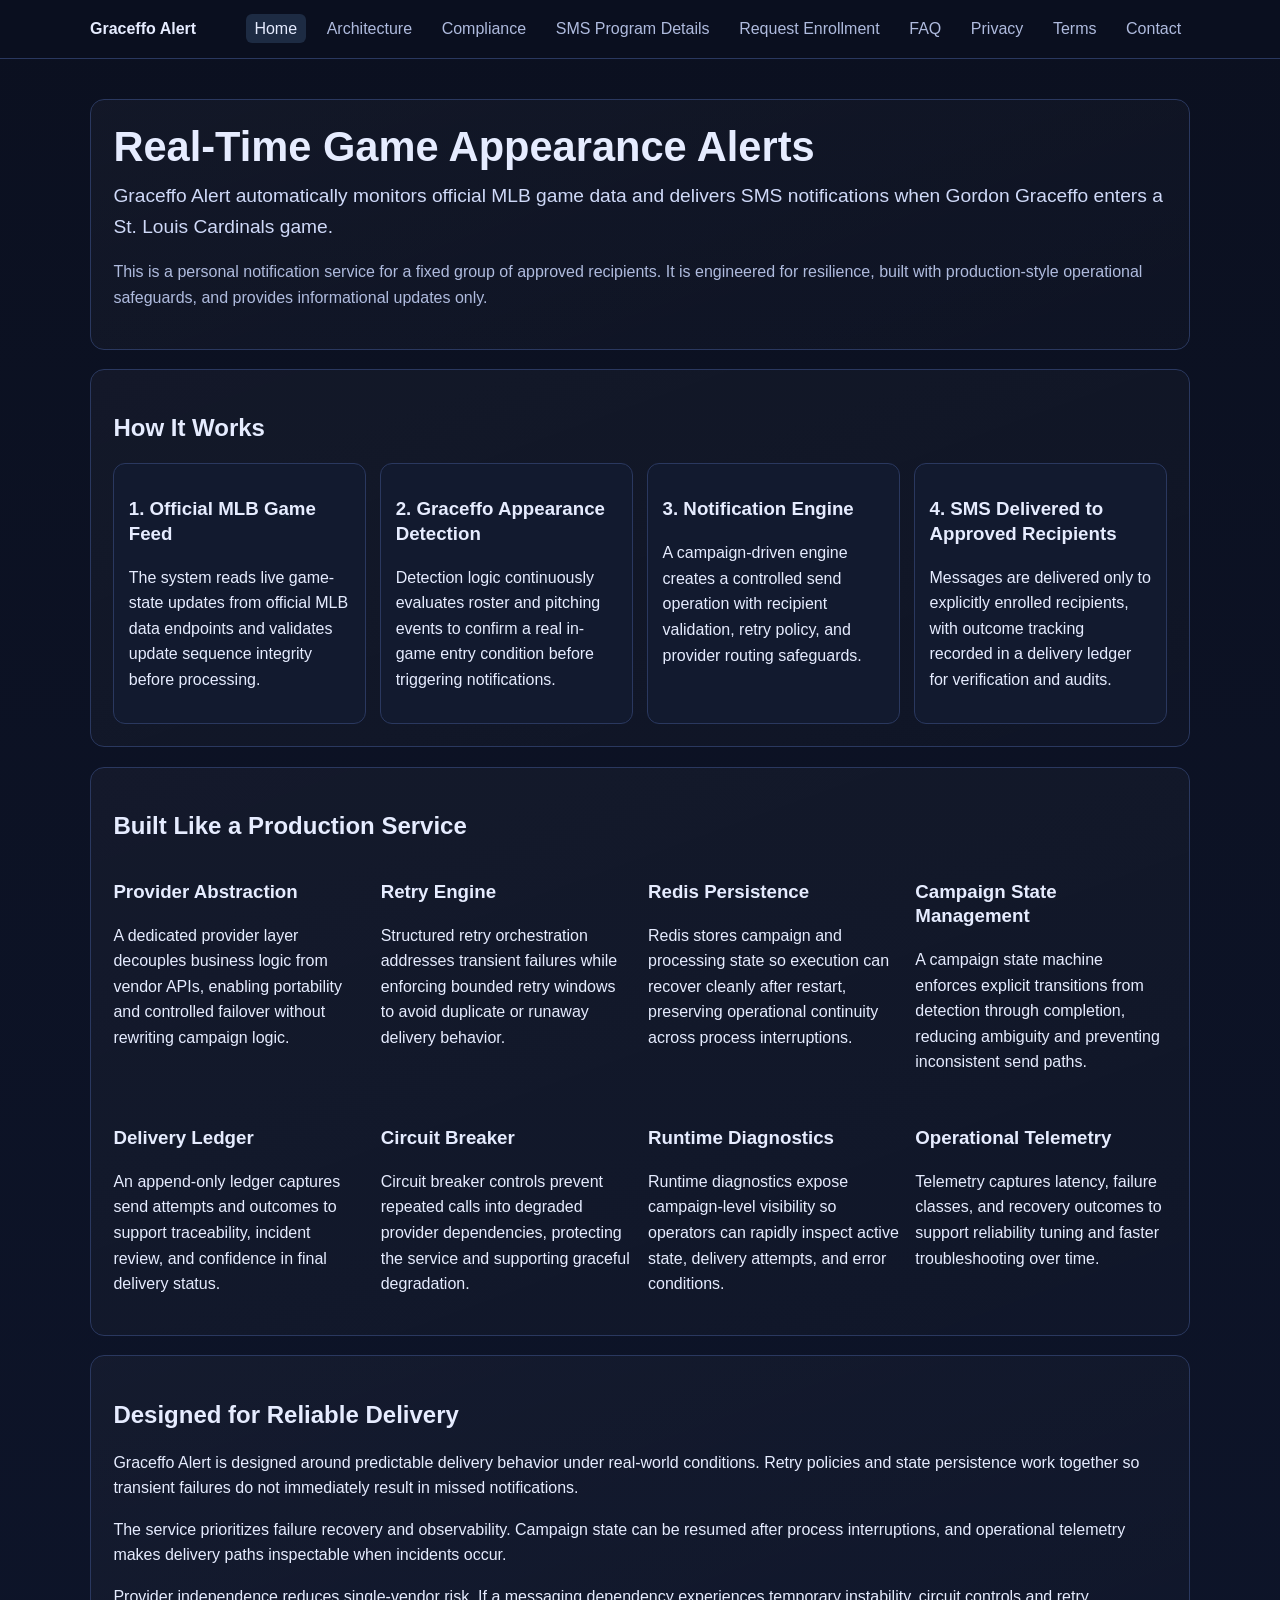
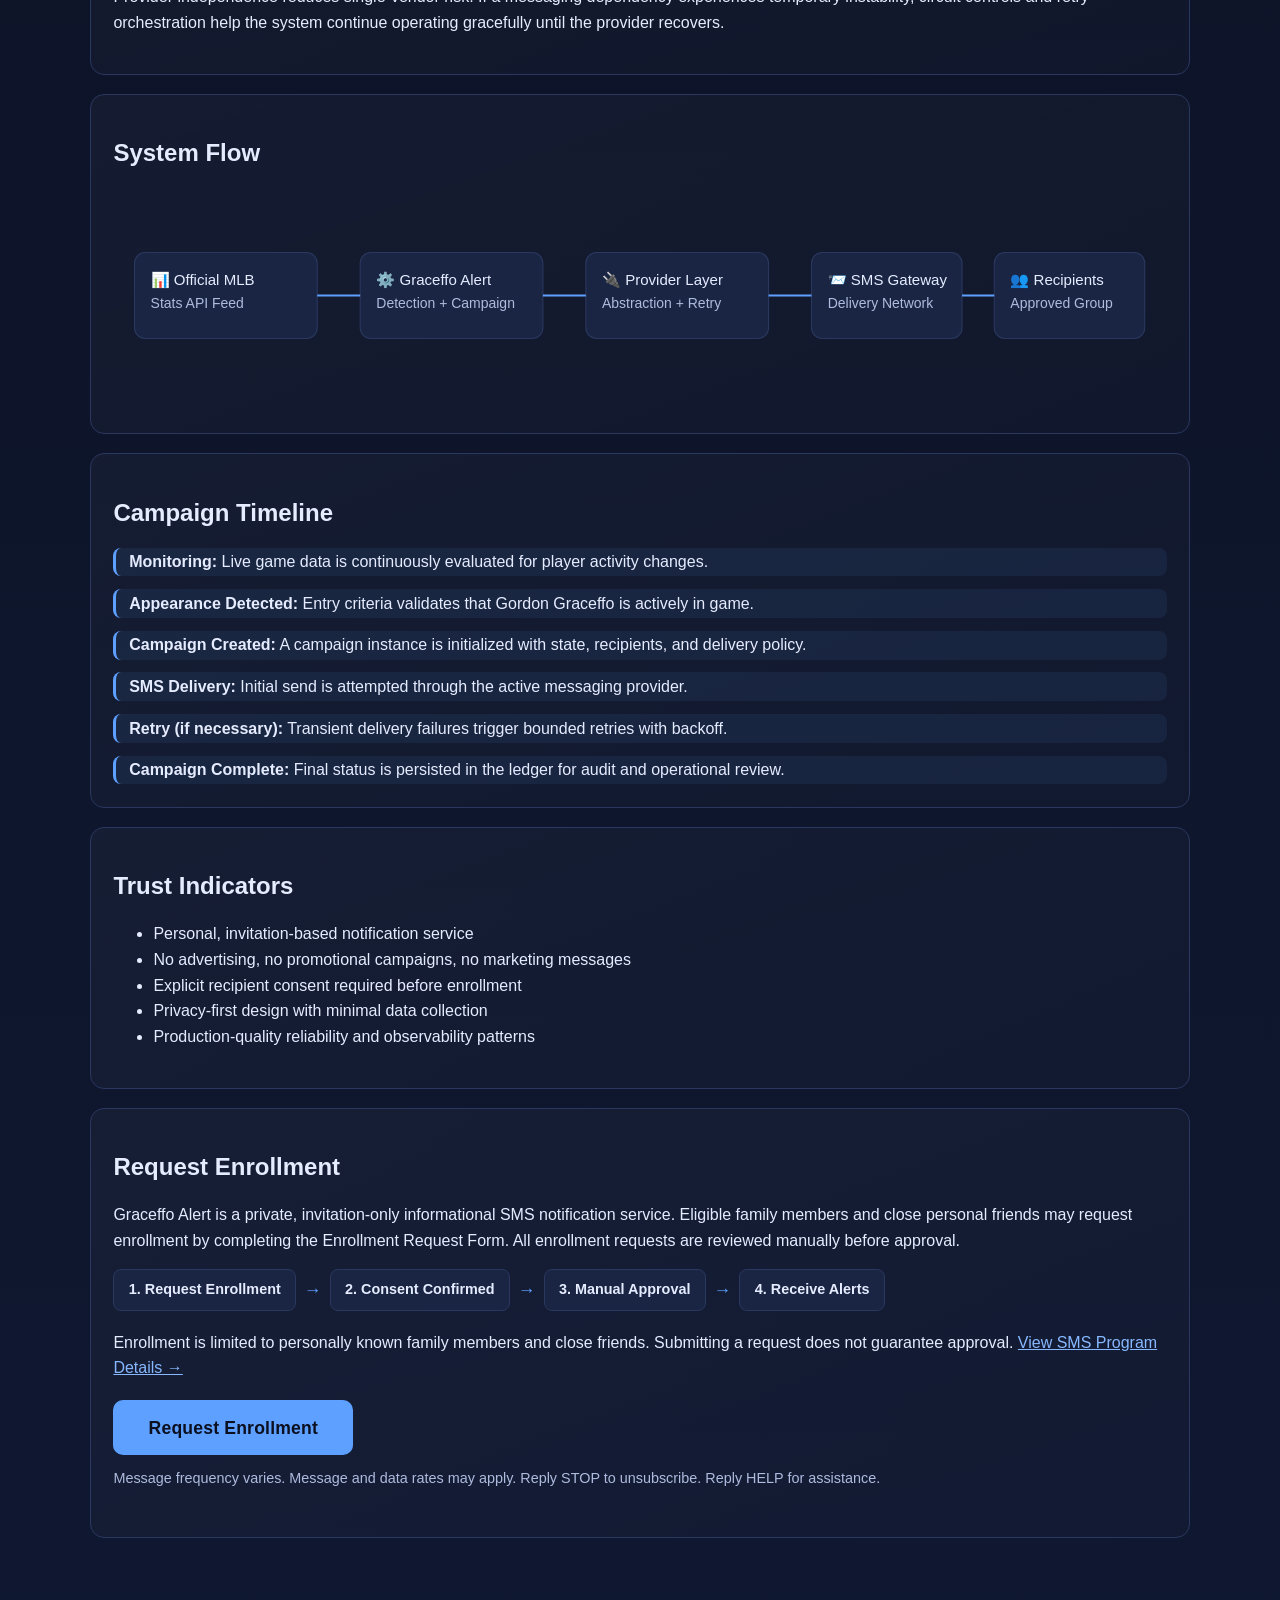
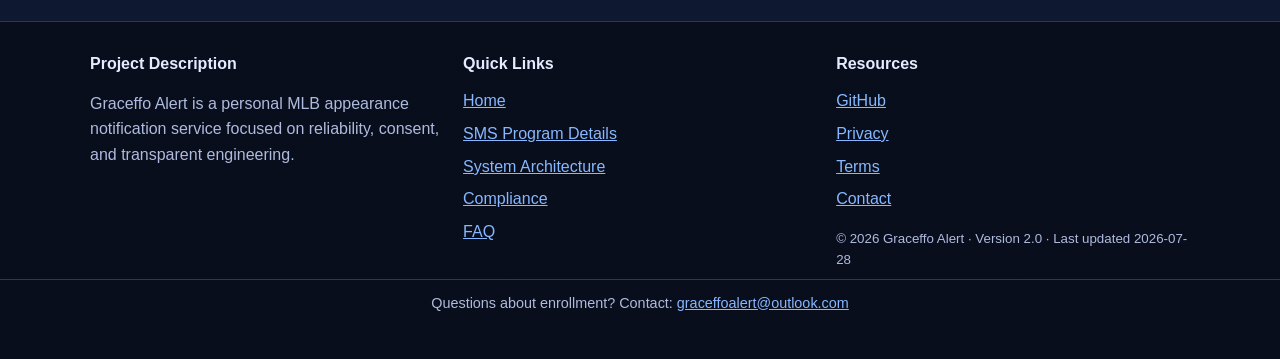
==== commit f085d47a: "refactor: rename SMS Enrollment to SMS Program Details, streamline request-enrollment page, update c" ====
--- a/index.html
+++ b/index.html
@@ -35,7 +35,7 @@
         <li><a href="index.html" aria-current="page">Home</a></li>
         <li><a href="architecture.html">Architecture</a></li>
         <li><a href="compliance.html">Compliance</a></li>
-        <li><a href="sms-enrollment.html">SMS Enrollment</a></li>
+        <li><a href="sms-enrollment.html">SMS Program Details</a></li>
         <li><a href="request-enrollment.html">Request Enrollment</a></li>
         <li><a href="faq.html">FAQ</a></li>
         <li><a href="privacy.html">Privacy</a></li>
@@ -145,7 +145,7 @@
       <span class="ef-arrow" aria-hidden="true">→</span>
       <span class="ef-step">4. Receive Alerts</span>
     </div>
-    <p style="margin-top:1.2rem;">Enrollment is limited to personally known family members and close friends. Submitting a request does not guarantee approval. <a href="sms-enrollment.html">View the full SMS Enrollment process →</a></p>
+    <p style="margin-top:1.2rem;">Enrollment is limited to personally known family members and close friends. Submitting a request does not guarantee approval. <a href="sms-enrollment.html">View SMS Program Details →</a></p>
     <div class="cta-wrap" style="text-align:left; margin-top:1.2rem;">
       <a href="request-enrollment.html" class="btn-cta">Request Enrollment</a>
       <p class="muted" style="margin-top:0.75rem; font-size:0.9rem;">Message frequency varies. Message and data rates may apply. Reply STOP to unsubscribe. Reply HELP for assistance.</p>
@@ -164,7 +164,7 @@
       <h2>Quick Links</h2>
       <ul>
         <li><a href="index.html">Home</a></li>
-        <li><a href="sms-enrollment.html">SMS Enrollment</a></li>
+        <li><a href="sms-enrollment.html">SMS Program Details</a></li>
         <li><a href="architecture.html">System Architecture</a></li>
         <li><a href="compliance.html">Compliance</a></li>
         <li><a href="faq.html">FAQ</a></li>
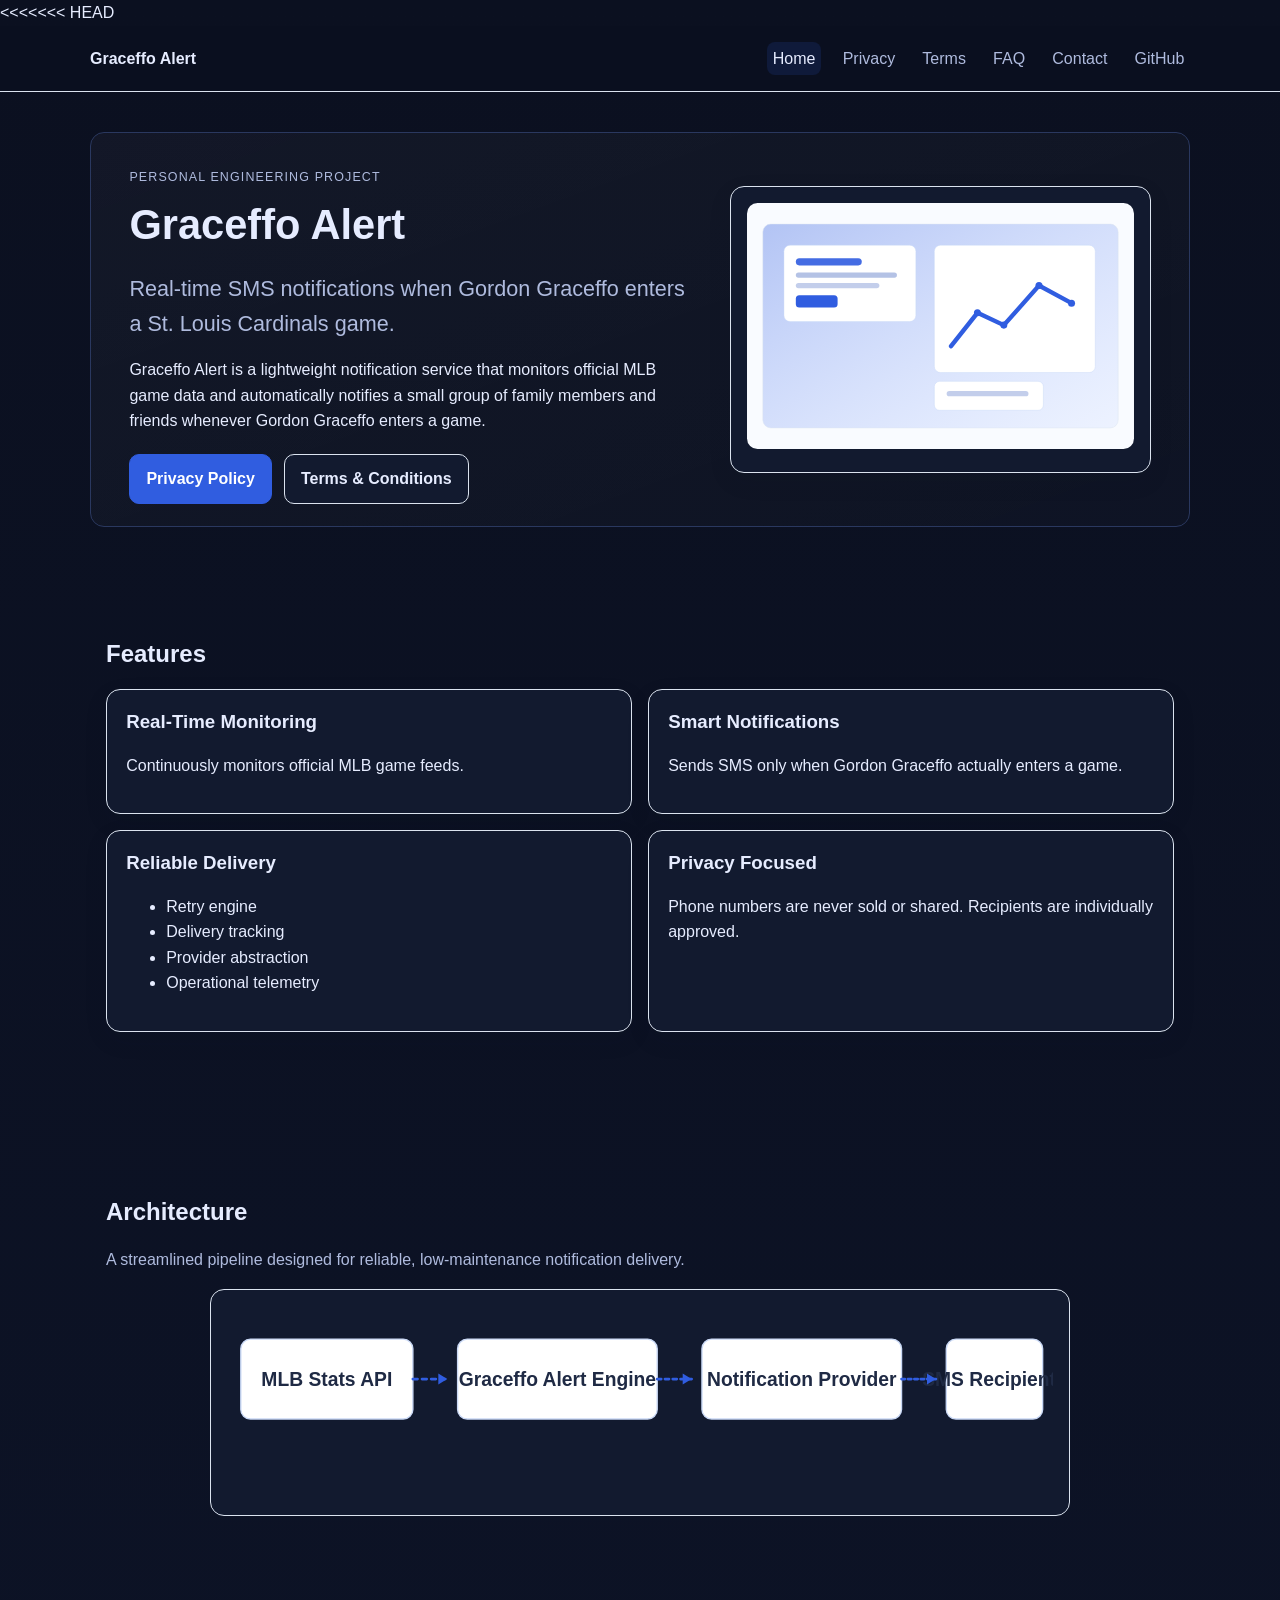
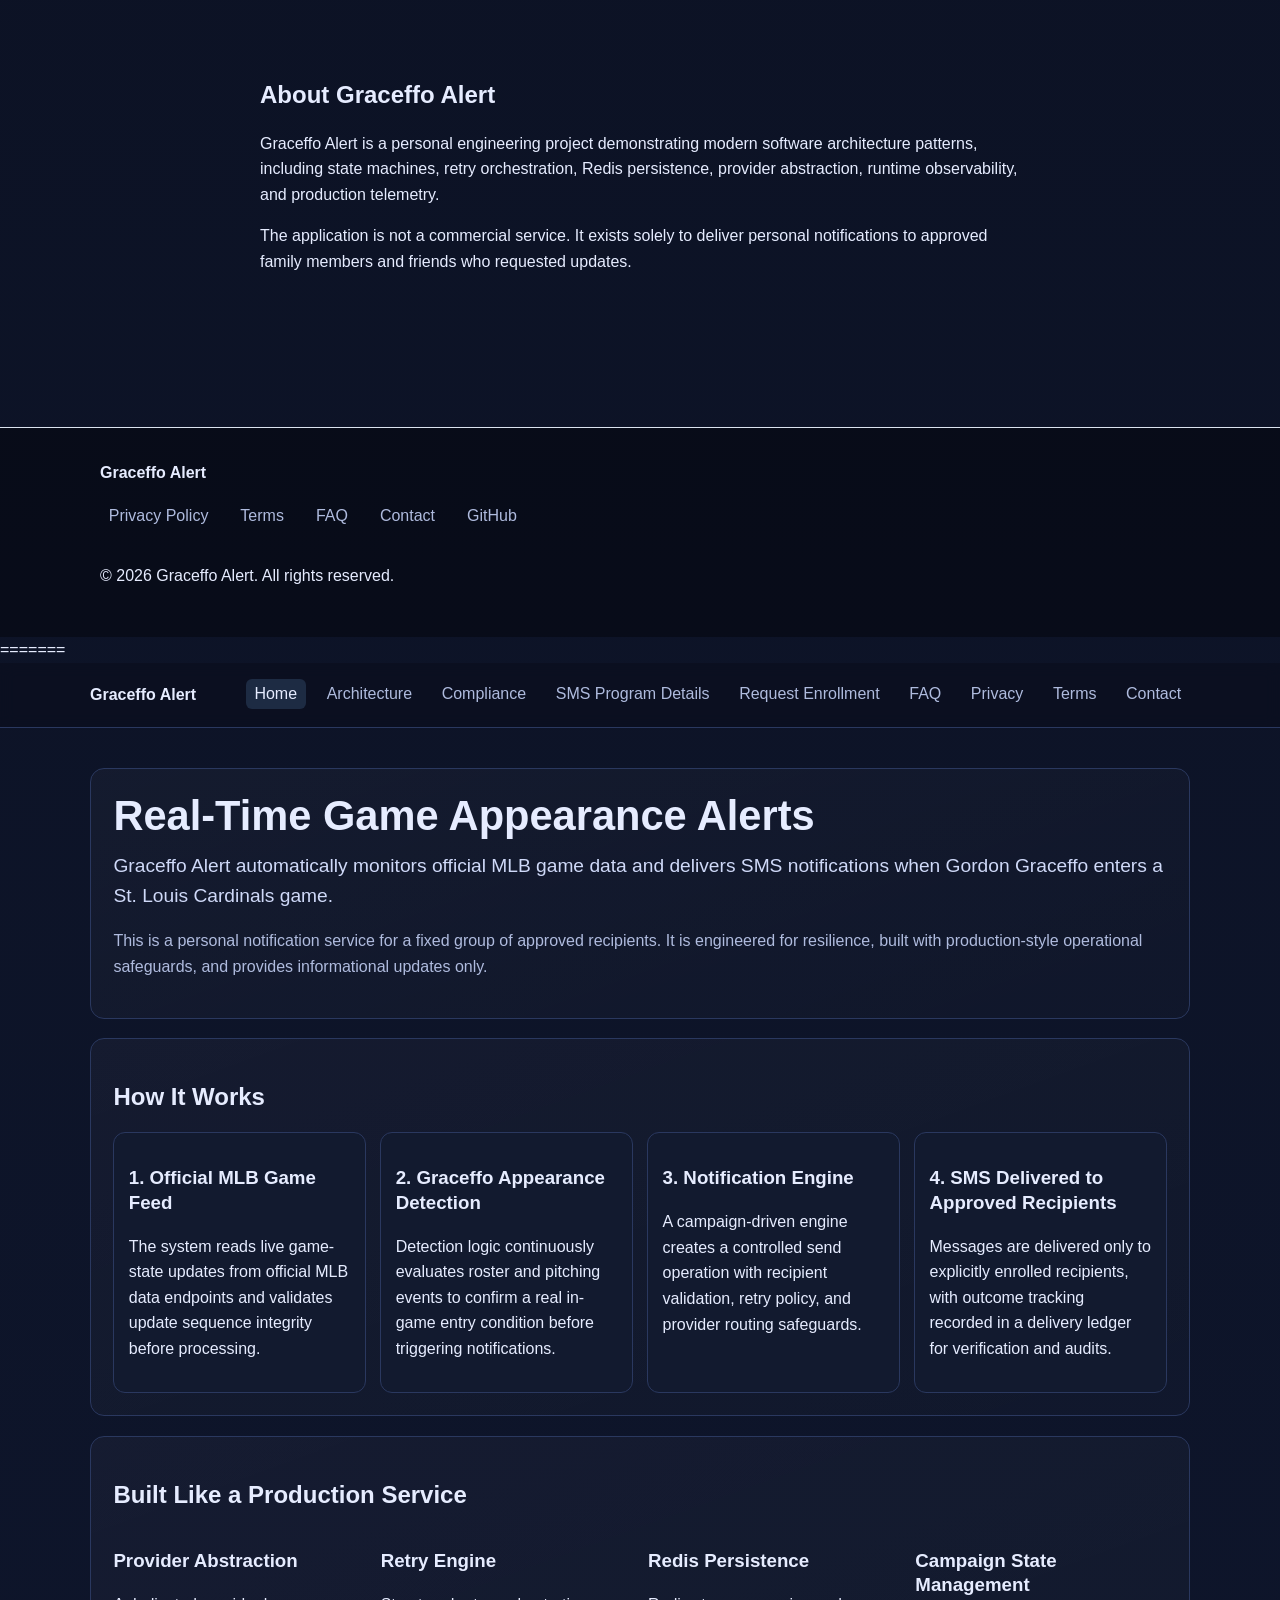
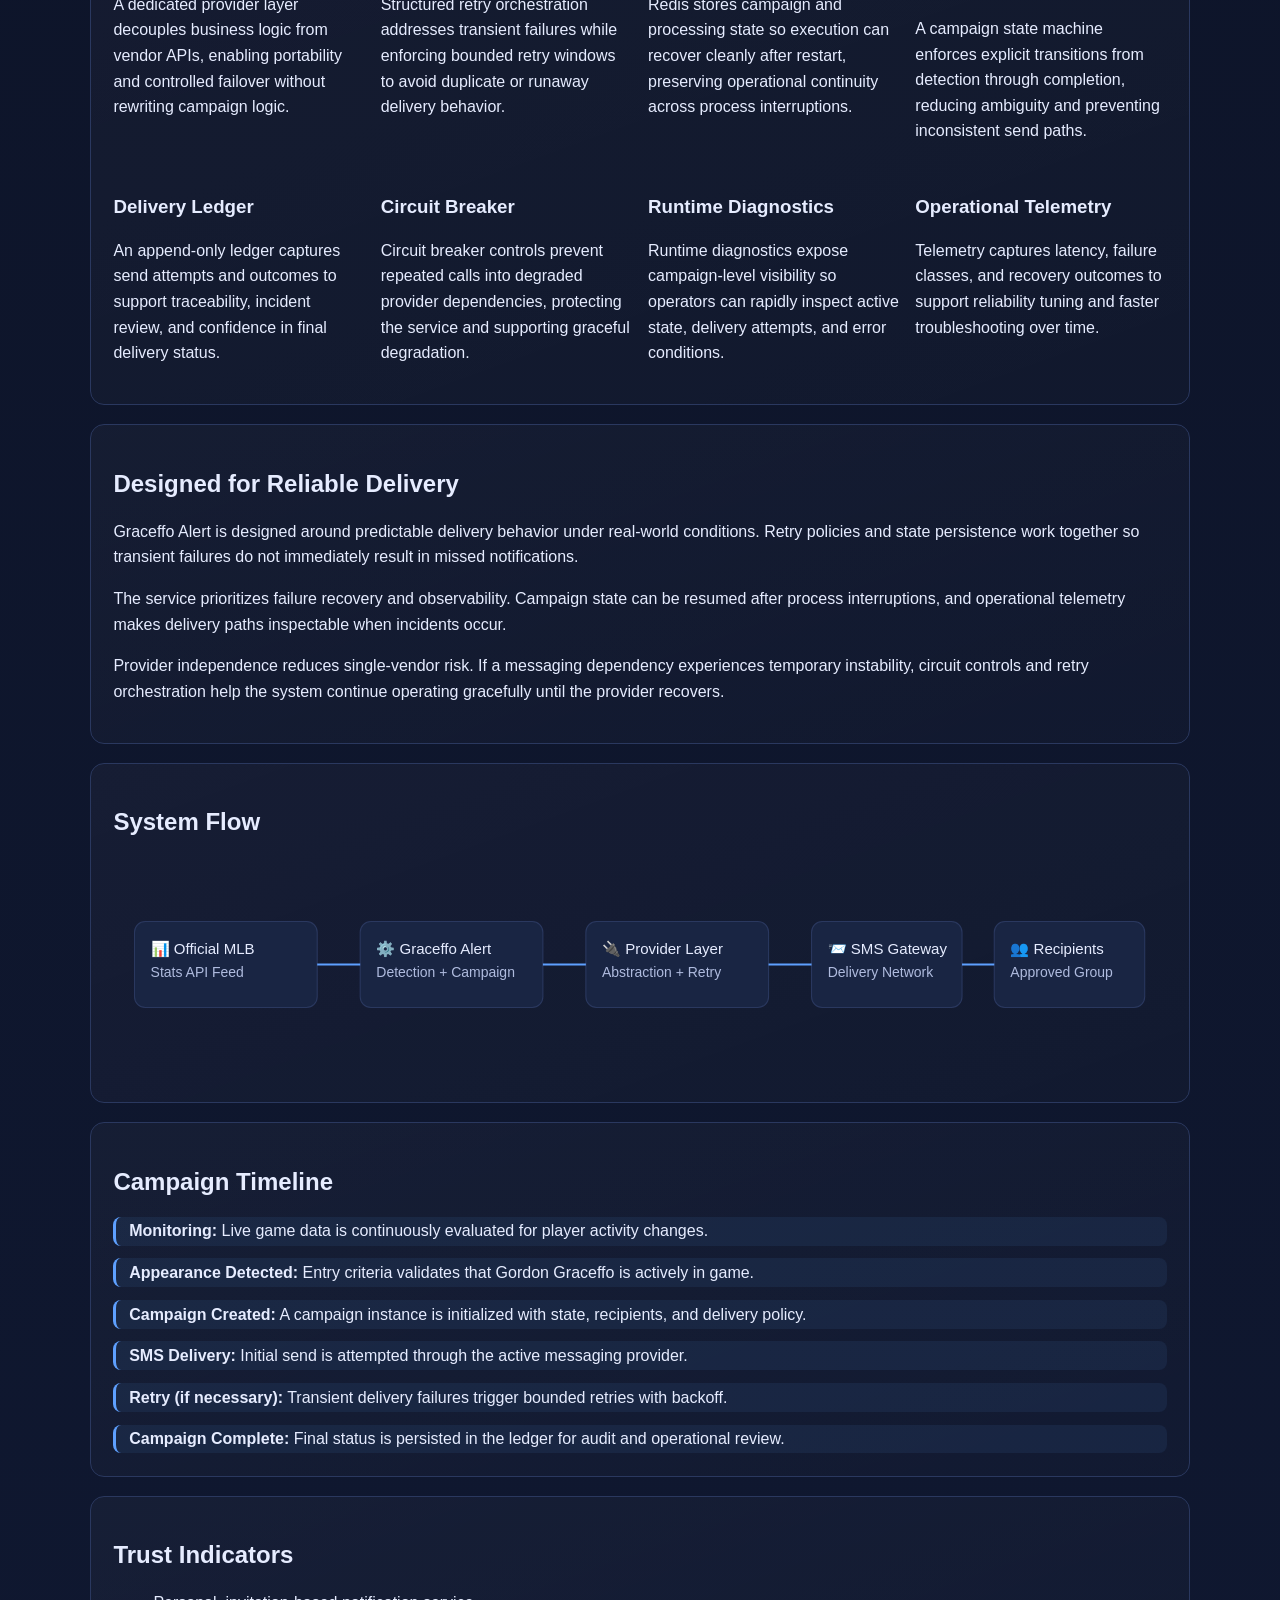
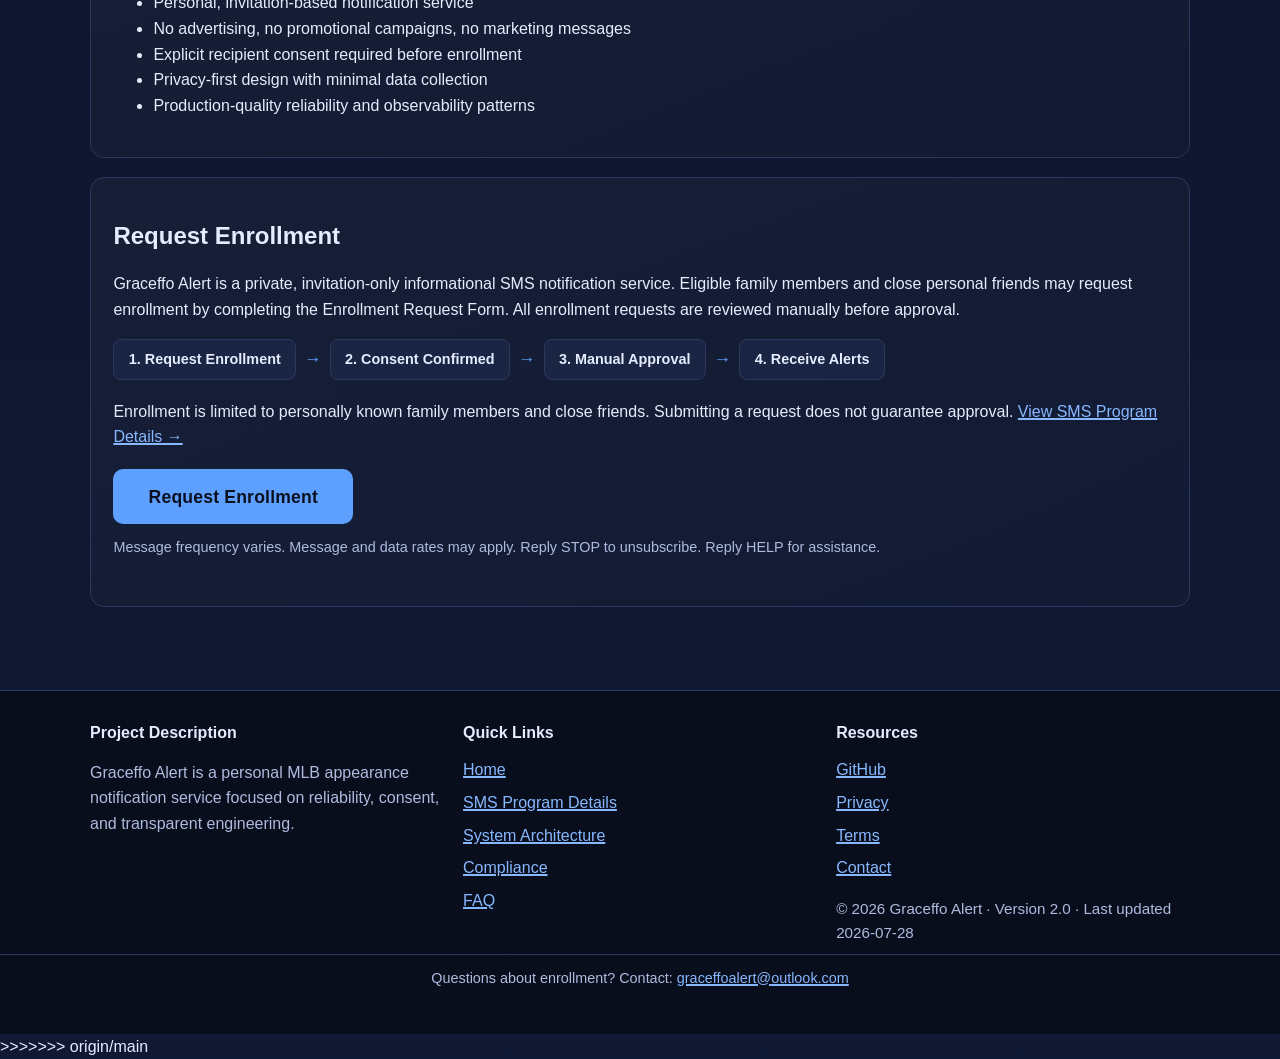
==== commit 10884522: "chore: start merge conflict resolution Co-authored-by: elisagra-123 <83847231+elisagra-123@users.nor" ====
--- a/index.html
+++ b/index.html
@@ -3,6 +3,124 @@
 <head>
   <meta charset="utf-8">
   <meta name="viewport" content="width=device-width, initial-scale=1">
+<<<<<<< HEAD
+  <title>Graceffo Alert | Real-Time Gordon Graceffo Game Entry SMS Alerts</title>
+  <meta name="description" content="Graceffo Alert is a personal notification service that sends real-time SMS alerts when Gordon Graceffo enters a St. Louis Cardinals game.">
+  <meta property="og:type" content="website">
+  <meta property="og:title" content="Graceffo Alert">
+  <meta property="og:description" content="Real-time SMS notifications when Gordon Graceffo enters a St. Louis Cardinals game.">
+  <meta property="og:url" content="https://elisagra-123.github.io/graceffo-alert-page/">
+  <meta property="og:image" content="https://elisagra-123.github.io/graceffo-alert-page/images/hero.svg">
+  <meta name="twitter:card" content="summary_large_image">
+  <meta name="twitter:title" content="Graceffo Alert">
+  <meta name="twitter:description" content="Real-time SMS notifications when Gordon Graceffo enters a St. Louis Cardinals game.">
+  <meta name="twitter:image" content="https://elisagra-123.github.io/graceffo-alert-page/images/hero.svg">
+  <link rel="canonical" href="https://elisagra-123.github.io/graceffo-alert-page/">
+  <link rel="icon" href="favicon.ico" type="image/x-icon">
+  <link rel="stylesheet" href="css/styles.css">
+</head>
+<body>
+  <a class="skip-link" href="#main-content">Skip to content</a>
+  <header class="site-header">
+    <div class="container nav-wrap">
+      <a class="brand" href="index.html" aria-label="Graceffo Alert home">Graceffo Alert</a>
+      <button class="nav-toggle" type="button" aria-expanded="false" aria-controls="site-nav" aria-label="Open navigation menu">
+        <span></span><span></span><span></span>
+      </button>
+      <nav id="site-nav" class="site-nav" aria-label="Main navigation">
+        <a href="index.html" aria-current="page">Home</a>
+        <a href="privacy.html">Privacy</a>
+        <a href="terms.html">Terms</a>
+        <a href="faq.html">FAQ</a>
+        <a href="contact.html">Contact</a>
+        <a href="https://github.com/elisagra-123/graceffo-alert-page" target="_blank" rel="noopener noreferrer">GitHub</a>
+      </nav>
+    </div>
+  </header>
+
+  <main id="main-content">
+    <section class="hero section">
+      <div class="container grid two-col">
+        <div>
+          <p class="eyebrow">Personal Engineering Project</p>
+          <h1>Graceffo Alert</h1>
+          <p class="subtitle">Real-time SMS notifications when Gordon Graceffo enters a St. Louis Cardinals game.</p>
+          <p>Graceffo Alert is a lightweight notification service that monitors official MLB game data and automatically notifies a small group of family members and friends whenever Gordon Graceffo enters a game.</p>
+          <div class="cta-row">
+            <a class="btn btn-primary" href="privacy.html">Privacy Policy</a>
+            <a class="btn btn-secondary" href="terms.html">Terms &amp; Conditions</a>
+          </div>
+        </div>
+        <div class="hero-art-wrap">
+          <img src="images/hero.svg" alt="Abstract dashboard style graphic representing alert monitoring" class="hero-art">
+        </div>
+      </div>
+    </section>
+
+    <section class="section" id="features">
+      <div class="container">
+        <h2>Features</h2>
+        <div class="card-grid">
+          <article class="card">
+            <h3>Real-Time Monitoring</h3>
+            <p>Continuously monitors official MLB game feeds.</p>
+          </article>
+          <article class="card">
+            <h3>Smart Notifications</h3>
+            <p>Sends SMS only when Gordon Graceffo actually enters a game.</p>
+          </article>
+          <article class="card">
+            <h3>Reliable Delivery</h3>
+            <ul>
+              <li>Retry engine</li>
+              <li>Delivery tracking</li>
+              <li>Provider abstraction</li>
+              <li>Operational telemetry</li>
+            </ul>
+          </article>
+          <article class="card">
+            <h3>Privacy Focused</h3>
+            <p>Phone numbers are never sold or shared. Recipients are individually approved.</p>
+          </article>
+        </div>
+      </div>
+    </section>
+
+    <section class="section" id="architecture">
+      <div class="container">
+        <h2>Architecture</h2>
+        <p class="section-intro">A streamlined pipeline designed for reliable, low-maintenance notification delivery.</p>
+        <img src="images/architecture.svg" alt="Architecture flow from MLB Stats API to Graceffo Alert Engine to Notification Provider to SMS Recipients" class="architecture-image">
+      </div>
+    </section>
+
+    <section class="section" id="about">
+      <div class="container narrow">
+        <h2>About Graceffo Alert</h2>
+        <p>Graceffo Alert is a personal engineering project demonstrating modern software architecture patterns, including state machines, retry orchestration, Redis persistence, provider abstraction, runtime observability, and production telemetry.</p>
+        <p>The application is not a commercial service. It exists solely to deliver personal notifications to approved family members and friends who requested updates.</p>
+      </div>
+    </section>
+  </main>
+
+  <button id="scrollTop" class="scroll-top" type="button" aria-label="Scroll to top">↑</button>
+
+  <footer class="site-footer">
+    <div class="container footer-grid">
+      <p class="footer-brand">Graceffo Alert</p>
+      <nav class="footer-nav" aria-label="Footer navigation">
+        <a href="privacy.html">Privacy Policy</a>
+        <a href="terms.html">Terms</a>
+        <a href="faq.html">FAQ</a>
+        <a href="contact.html">Contact</a>
+        <a href="https://github.com/elisagra-123/graceffo-alert-page" target="_blank" rel="noopener noreferrer">GitHub</a>
+      </nav>
+      <p>© <span data-year></span> Graceffo Alert. All rights reserved.</p>
+    </div>
+  </footer>
+
+  <script src="js/main.js"></script>
+=======
   <title>Graceffo Alert | Real-Time Game Appearance Alerts</title>
   <meta name="description" content="Graceffo Alert monitors official MLB game data and sends SMS notifications when Gordon Graceffo enters a St. Louis Cardinals game.">
   <link rel="canonical" href="https://elisagra-123.github.io/graceffo-alert-page/">
@@ -147,7 +265,7 @@
     </div>
     <p style="margin-top:1.2rem;">Enrollment is limited to personally known family members and close friends. Submitting a request does not guarantee approval. <a href="sms-enrollment.html">View SMS Program Details →</a></p>
     <div class="cta-wrap" style="text-align:left; margin-top:1.2rem;">
-      <a href="request-enrollment.html" class="btn-cta">Request Enrollment</a>
+      <a href="https://forms.cloud.microsoft/pages/responsepage.aspx?id=DQSIkWdsW0yxEjajBLZtrQAAAAAAAAAAAANAAq06Wk9UNFdTU0QwT0I2UkE2U1VJVEtKV09HTU03Ri4u&amp;route=shorturl" class="btn-cta" target="_blank" rel="noopener noreferrer">Request Enrollment</a>
       <p class="muted" style="margin-top:0.75rem; font-size:0.9rem;">Message frequency varies. Message and data rates may apply. Reply STOP to unsubscribe. Reply HELP for assistance.</p>
     </div>
   </section>
@@ -185,5 +303,6 @@
     <p class="muted" style="font-size:0.9rem; margin:0;">Questions about enrollment? Contact: <a href="mailto:graceffoalert@outlook.com">graceffoalert@outlook.com</a></p>
   </div>
 </footer>
+>>>>>>> origin/main
 </body>
 </html>
--- a/css/styles.css
+++ b/css/styles.css
@@ -0,0 +1,213 @@
+:root {
+  color-scheme: light dark;
+  --bg: #f5f7fb;
+  --surface: #ffffff;
+  --text: #111827;
+  --muted: #4b5563;
+  --line: #dbe3ef;
+  --brand: #305de0;
+  --brand-strong: #1f47bd;
+  --focus: #0f62fe;
+  --shadow: 0 8px 24px rgba(17, 24, 39, 0.08);
+  --radius: 14px;
+}
+
+@media (prefers-color-scheme: dark) {
+  :root {
+    --bg: #0b1220;
+    --surface: #131d31;
+    --text: #ecf3ff;
+    --muted: #a6b5cb;
+    --line: #243149;
+    --brand: #7ea2ff;
+    --brand-strong: #a9c0ff;
+    --focus: #91b4ff;
+    --shadow: 0 8px 24px rgba(0, 0, 0, 0.3);
+  }
+}
+
+* { box-sizing: border-box; }
+html { scroll-behavior: smooth; }
+body {
+  margin: 0;
+  font: 16px/1.6 Inter, -apple-system, BlinkMacSystemFont, "Segoe UI", Roboto, sans-serif;
+  background: radial-gradient(circle at 0 0, rgba(48, 93, 224, 0.12), transparent 38%), var(--bg);
+  color: var(--text);
+}
+
+img { max-width: 100%; height: auto; }
+a { color: var(--brand); text-decoration-thickness: 1.5px; }
+a:hover { color: var(--brand-strong); }
+
+.container { width: min(1080px, calc(100% - 2rem)); margin-inline: auto; }
+.narrow { width: min(760px, 100%); }
+.section { padding: 4.5rem 0; }
+
+.skip-link {
+  position: absolute;
+  left: 0.5rem;
+  top: -3rem;
+  background: var(--surface);
+  color: var(--text);
+  border: 1px solid var(--line);
+  padding: 0.5rem 0.75rem;
+  z-index: 50;
+}
+.skip-link:focus { top: 0.5rem; }
+
+.site-header {
+  position: sticky;
+  top: 0;
+  backdrop-filter: blur(8px);
+  background: color-mix(in oklab, var(--bg) 84%, transparent);
+  border-bottom: 1px solid var(--line);
+  z-index: 40;
+}
+
+.nav-wrap { display: flex; align-items: center; justify-content: space-between; min-height: 4rem; gap: 1rem; }
+.brand { color: var(--text); font-weight: 700; text-decoration: none; }
+.site-nav { display: flex; gap: 1rem; flex-wrap: wrap; }
+.site-nav a { color: var(--muted); text-decoration: none; padding: 0.25rem 0.35rem; border-radius: 8px; }
+.site-nav a[aria-current="page"],
+.site-nav a:hover { color: var(--text); background: color-mix(in oklab, var(--brand) 14%, transparent); }
+
+.nav-toggle {
+  display: none;
+  background: transparent;
+  border: 1px solid var(--line);
+  border-radius: 10px;
+  width: 42px;
+  height: 42px;
+  padding: 0;
+}
+.nav-toggle span { display: block; width: 18px; height: 2px; background: var(--text); margin: 4px auto; }
+
+.hero h1 { font-size: clamp(2rem, 5vw, 3.2rem); line-height: 1.1; margin: 0 0 0.75rem; }
+.subtitle { font-size: clamp(1.1rem, 2.4vw, 1.35rem); color: var(--muted); margin-bottom: 1rem; }
+.eyebrow { letter-spacing: 0.09em; text-transform: uppercase; font-size: 0.78rem; color: var(--muted); }
+
+.grid.two-col { display: grid; grid-template-columns: 1.15fr 0.85fr; gap: 2rem; align-items: center; }
+.hero-art-wrap {
+  background: var(--surface);
+  border: 1px solid var(--line);
+  border-radius: var(--radius);
+  box-shadow: var(--shadow);
+  padding: 1rem;
+}
+
+.btn {
+  display: inline-flex;
+  align-items: center;
+  justify-content: center;
+  gap: 0.35rem;
+  border-radius: 10px;
+  border: 1px solid var(--line);
+  padding: 0.7rem 1rem;
+  text-decoration: none;
+  font-weight: 600;
+  cursor: pointer;
+}
+.btn-primary { background: var(--brand); border-color: var(--brand); color: #fff; }
+.btn-primary:hover { background: var(--brand-strong); color: #fff; }
+.btn-secondary { background: var(--surface); color: var(--text); }
+.cta-row { display: flex; gap: 0.75rem; flex-wrap: wrap; margin-top: 1.25rem; }
+
+.card-grid { display: grid; gap: 1rem; grid-template-columns: repeat(2, minmax(0, 1fr)); }
+.card {
+  background: var(--surface);
+  border: 1px solid var(--line);
+  border-radius: var(--radius);
+  padding: 1.2rem;
+  box-shadow: var(--shadow);
+}
+.card h3 { margin-top: 0; }
+
+.section-intro { color: var(--muted); }
+.architecture-image {
+  display: block;
+  width: min(860px, 100%);
+  margin-inline: auto;
+  background: var(--surface);
+  border: 1px solid var(--line);
+  border-radius: var(--radius);
+  padding: 1rem;
+}
+
+.legal-content,
+.contact-card,
+.faq-list details {
+  background: var(--surface);
+  border: 1px solid var(--line);
+  border-radius: var(--radius);
+  box-shadow: var(--shadow);
+}
+.legal-content,
+.contact-card { padding: 1.25rem 1.5rem; }
+.meta { color: var(--muted); font-size: 0.95rem; }
+
+.faq-list { display: grid; gap: 0.8rem; }
+.faq-list details { padding: 0.75rem 1rem; }
+.faq-list summary { cursor: pointer; font-weight: 600; }
+
+.site-footer { border-top: 1px solid var(--line); padding: 2rem 0; }
+.footer-grid { display: grid; gap: 0.75rem; }
+.footer-brand { margin: 0; font-weight: 700; }
+.footer-nav { display: flex; gap: 0.9rem; flex-wrap: wrap; }
+
+.scroll-top {
+  position: fixed;
+  right: 1rem;
+  bottom: 1rem;
+  width: 42px;
+  height: 42px;
+  border-radius: 999px;
+  border: 1px solid var(--line);
+  background: var(--surface);
+  color: var(--text);
+  display: none;
+}
+.scroll-top.visible { display: inline-flex; align-items: center; justify-content: center; }
+
+:focus-visible {
+  outline: 3px solid var(--focus);
+  outline-offset: 2px;
+}
+
+@media (max-width: 900px) {
+  .grid.two-col,
+  .card-grid { grid-template-columns: 1fr; }
+}
+
+@media (max-width: 760px) {
+  .nav-toggle { display: inline-block; }
+  .site-nav {
+    display: none;
+    position: absolute;
+    right: 1rem;
+    top: 3.6rem;
+    width: min(280px, calc(100% - 2rem));
+    background: var(--surface);
+    border: 1px solid var(--line);
+    border-radius: var(--radius);
+    padding: 0.75rem;
+    box-shadow: var(--shadow);
+    flex-direction: column;
+  }
+  .site-nav.is-open { display: flex; }
+}
+
+@media print {
+  body { background: #fff; color: #000; }
+  .site-header,
+  .site-footer,
+  .scroll-top,
+  .nav-toggle,
+  .btn,
+  .copy-email { display: none !important; }
+  .legal-page .legal-content {
+    border: 0;
+    box-shadow: none;
+    padding: 0;
+  }
+  a { color: #000; text-decoration: underline; }
+}
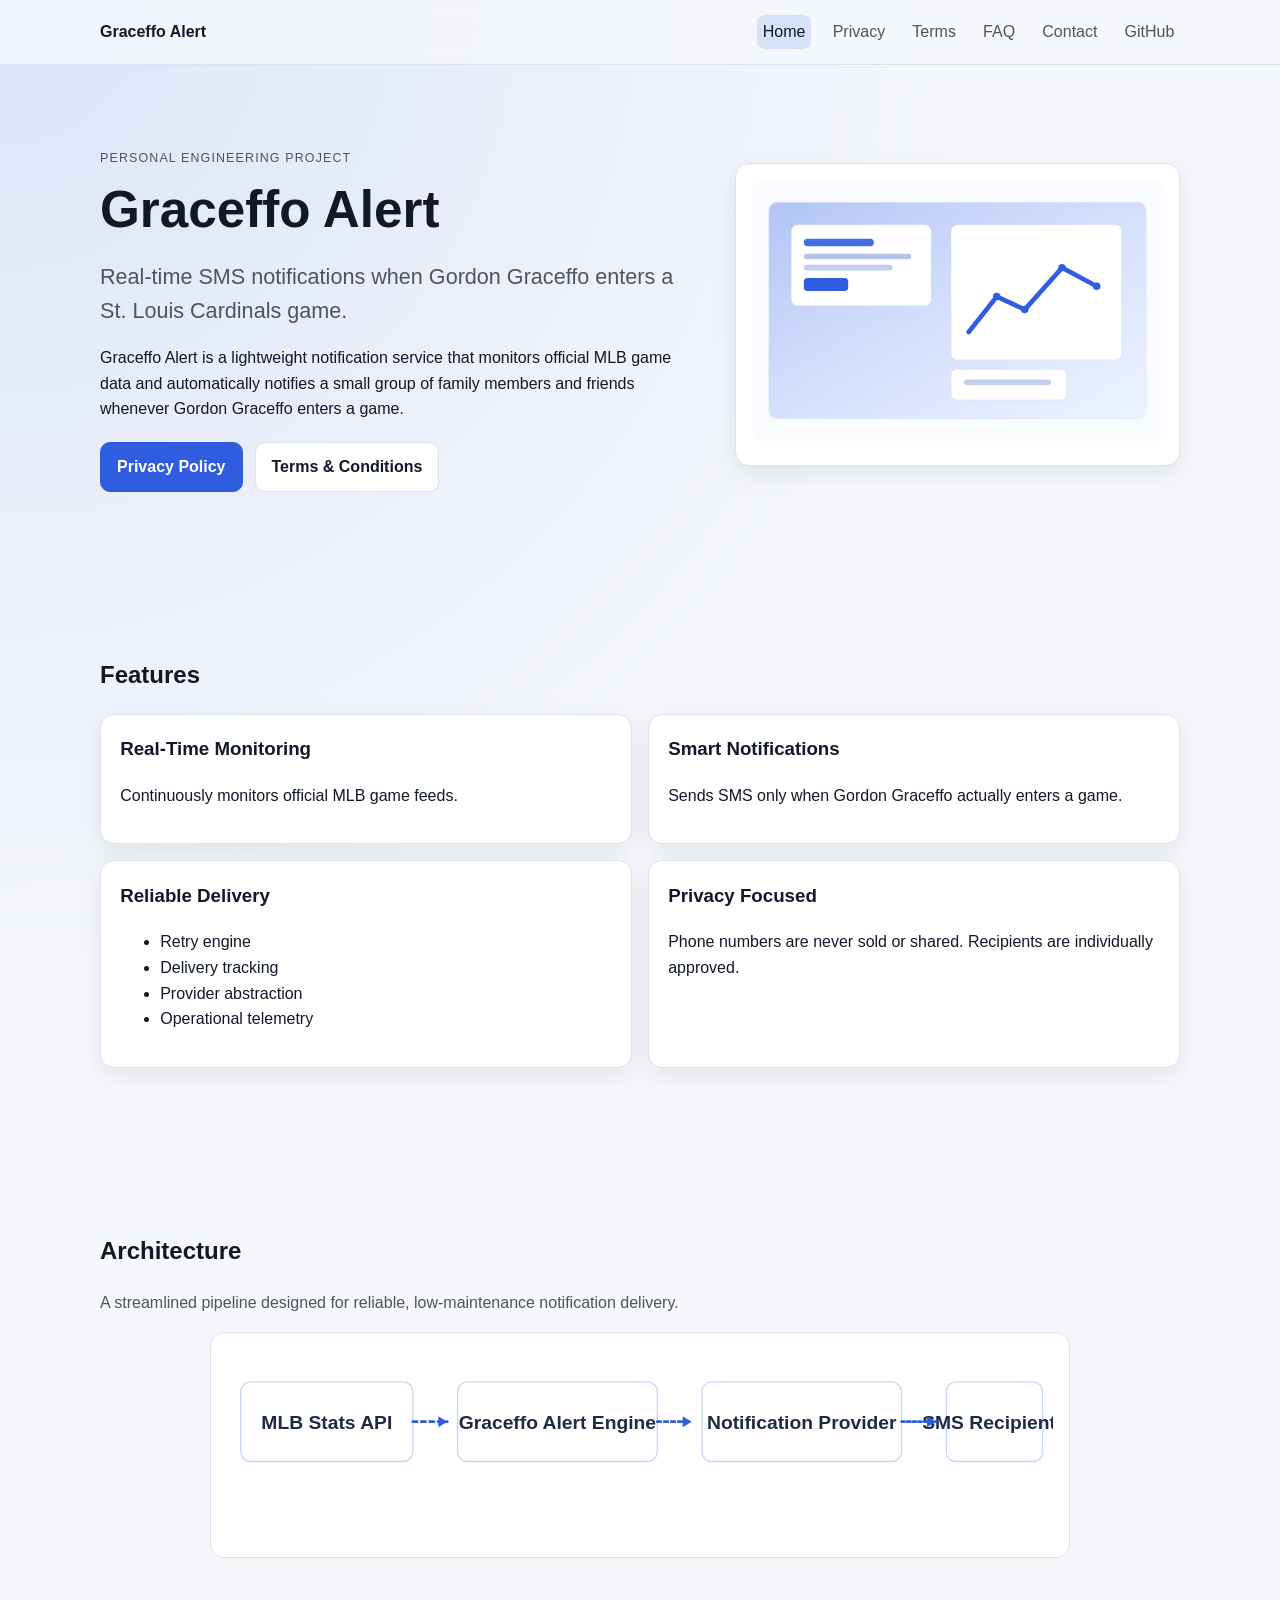
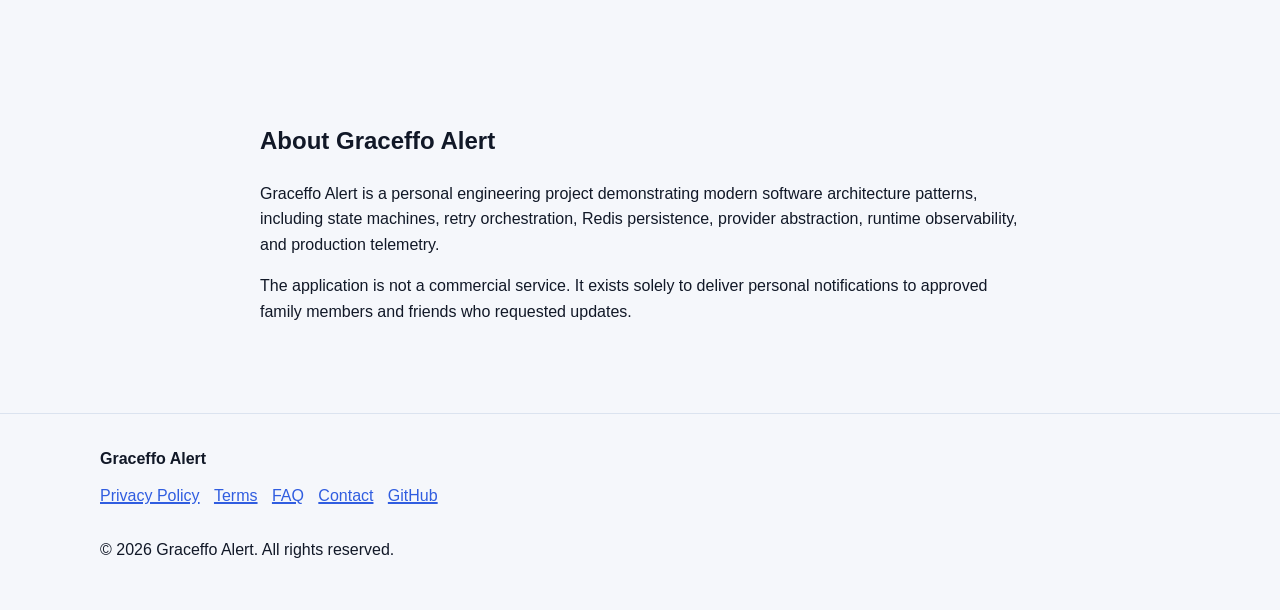
==== commit cc10316e: "fix: resolve merge conflict markers in website pages Co-authored-by: elisagra-123 <83847231+elisagra" ====
--- a/index.html
+++ b/index.html
@@ -3,7 +3,6 @@
 <head>
   <meta charset="utf-8">
   <meta name="viewport" content="width=device-width, initial-scale=1">
-<<<<<<< HEAD
   <title>Graceffo Alert | Real-Time Gordon Graceffo Game Entry SMS Alerts</title>
   <meta name="description" content="Graceffo Alert is a personal notification service that sends real-time SMS alerts when Gordon Graceffo enters a St. Louis Cardinals game.">
   <meta property="og:type" content="website">
@@ -120,189 +119,5 @@
   </footer>
 
   <script src="js/main.js"></script>
-=======
-  <title>Graceffo Alert | Real-Time Game Appearance Alerts</title>
-  <meta name="description" content="Graceffo Alert monitors official MLB game data and sends SMS notifications when Gordon Graceffo enters a St. Louis Cardinals game.">
-  <link rel="canonical" href="https://elisagra-123.github.io/graceffo-alert-page/">
-  <meta property="og:type" content="website">
-  <meta property="og:title" content="Graceffo Alert | Real-Time Game Appearance Alerts">
-  <meta property="og:description" content="Personal, consent-based SMS alerts for Gordon Graceffo game appearances, built with production-style reliability.">
-  <meta property="og:url" content="https://elisagra-123.github.io/graceffo-alert-page/">
-  <meta property="og:site_name" content="Graceffo Alert">
-  <meta name="twitter:card" content="summary_large_image">
-  <meta name="twitter:title" content="Graceffo Alert | Real-Time Game Appearance Alerts">
-  <meta name="twitter:description" content="Reliable, privacy-first MLB appearance notifications for approved recipients.">
-  <link rel="stylesheet" href="styles.css">
-  <script type="application/ld+json">
-  {
-    "@context": "https://schema.org",
-    "@type": "WebSite",
-    "name": "Graceffo Alert",
-    "url": "https://elisagra-123.github.io/graceffo-alert-page/",
-    "description": "Personal notification service for Gordon Graceffo game appearance alerts."
-  }
-  </script>
-</head>
-<body>
-<a class="skip-link" href="#main-content">Skip to content</a>
-<header>
-  <div class="nav-wrap">
-    <a class="brand" href="index.html">Graceffo Alert</a>
-    <nav aria-label="Primary">
-      <ul>
-        <li><a href="index.html" aria-current="page">Home</a></li>
-        <li><a href="architecture.html">Architecture</a></li>
-        <li><a href="compliance.html">Compliance</a></li>
-        <li><a href="sms-enrollment.html">SMS Program Details</a></li>
-        <li><a href="request-enrollment.html">Request Enrollment</a></li>
-        <li><a href="faq.html">FAQ</a></li>
-        <li><a href="privacy.html">Privacy</a></li>
-        <li><a href="terms.html">Terms</a></li>
-        <li><a href="contact.html">Contact</a></li>
-      </ul>
-    </nav>
-  </div>
-</header>
-
-<main id="main-content">
-  <section class="hero" aria-labelledby="hero-title">
-    <h1 id="hero-title">Real-Time Game Appearance Alerts</h1>
-    <p class="lead">Graceffo Alert automatically monitors official MLB game data and delivers SMS notifications when Gordon Graceffo enters a St. Louis Cardinals game.</p>
-    <p class="muted">This is a personal notification service for a fixed group of approved recipients. It is engineered for resilience, built with production-style operational safeguards, and provides informational updates only.</p>
-  </section>
-
-  <section class="panel" aria-labelledby="how-it-works-title">
-    <h2 id="how-it-works-title">How It Works</h2>
-    <div class="flow-steps">
-      <article class="step"><h3>1. Official MLB Game Feed</h3><p>The system reads live game-state updates from official MLB data endpoints and validates update sequence integrity before processing.</p></article>
-      <article class="step"><h3>2. Graceffo Appearance Detection</h3><p>Detection logic continuously evaluates roster and pitching events to confirm a real in-game entry condition before triggering notifications.</p></article>
-      <article class="step"><h3>3. Notification Engine</h3><p>A campaign-driven engine creates a controlled send operation with recipient validation, retry policy, and provider routing safeguards.</p></article>
-      <article class="step"><h3>4. SMS Delivered to Approved Recipients</h3><p>Messages are delivered only to explicitly enrolled recipients, with outcome tracking recorded in a delivery ledger for verification and audits.</p></article>
-    </div>
-  </section>
-
-  <section class="panel" aria-labelledby="engineering-title">
-    <h2 id="engineering-title">Built Like a Production Service</h2>
-    <div class="grid">
-      <article><h3>Provider Abstraction</h3><p>A dedicated provider layer decouples business logic from vendor APIs, enabling portability and controlled failover without rewriting campaign logic.</p></article>
-      <article><h3>Retry Engine</h3><p>Structured retry orchestration addresses transient failures while enforcing bounded retry windows to avoid duplicate or runaway delivery behavior.</p></article>
-      <article><h3>Redis Persistence</h3><p>Redis stores campaign and processing state so execution can recover cleanly after restart, preserving operational continuity across process interruptions.</p></article>
-      <article><h3>Campaign State Management</h3><p>A campaign state machine enforces explicit transitions from detection through completion, reducing ambiguity and preventing inconsistent send paths.</p></article>
-      <article><h3>Delivery Ledger</h3><p>An append-only ledger captures send attempts and outcomes to support traceability, incident review, and confidence in final delivery status.</p></article>
-      <article><h3>Circuit Breaker</h3><p>Circuit breaker controls prevent repeated calls into degraded provider dependencies, protecting the service and supporting graceful degradation.</p></article>
-      <article><h3>Runtime Diagnostics</h3><p>Runtime diagnostics expose campaign-level visibility so operators can rapidly inspect active state, delivery attempts, and error conditions.</p></article>
-      <article><h3>Operational Telemetry</h3><p>Telemetry captures latency, failure classes, and recovery outcomes to support reliability tuning and faster troubleshooting over time.</p></article>
-    </div>
-  </section>
-
-  <section class="panel" aria-labelledby="reliability-title">
-    <h2 id="reliability-title">Designed for Reliable Delivery</h2>
-    <p>Graceffo Alert is designed around predictable delivery behavior under real-world conditions. Retry policies and state persistence work together so transient failures do not immediately result in missed notifications.</p>
-    <p>The service prioritizes failure recovery and observability. Campaign state can be resumed after process interruptions, and operational telemetry makes delivery paths inspectable when incidents occur.</p>
-    <p>Provider independence reduces single-vendor risk. If a messaging dependency experiences temporary instability, circuit controls and retry orchestration help the system continue operating gracefully until the provider recovers.</p>
-  </section>
-
-  <section class="panel" aria-labelledby="diagram-title">
-    <h2 id="diagram-title">System Flow</h2>
-    <svg viewBox="0 0 980 200" width="100%" role="img" aria-label="Architecture flow from MLB API to recipients">
-      <rect x="20" y="60" width="170" height="80" rx="10" fill="#192543" stroke="#2a385f"/>
-      <text x="35" y="90" fill="#e6ecff" font-size="14">📊 Official MLB</text>
-      <text x="35" y="112" fill="#afbbde" font-size="13">Stats API Feed</text>
-      <rect x="230" y="60" width="170" height="80" rx="10" fill="#192543" stroke="#2a385f"/>
-      <text x="245" y="90" fill="#e6ecff" font-size="14">⚙️ Graceffo Alert</text>
-      <text x="245" y="112" fill="#afbbde" font-size="13">Detection + Campaign</text>
-      <rect x="440" y="60" width="170" height="80" rx="10" fill="#192543" stroke="#2a385f"/>
-      <text x="455" y="90" fill="#e6ecff" font-size="14">🔌 Provider Layer</text>
-      <text x="455" y="112" fill="#afbbde" font-size="13">Abstraction + Retry</text>
-      <rect x="650" y="60" width="140" height="80" rx="10" fill="#192543" stroke="#2a385f"/>
-      <text x="665" y="90" fill="#e6ecff" font-size="14">📨 SMS Gateway</text>
-      <text x="665" y="112" fill="#afbbde" font-size="13">Delivery Network</text>
-      <rect x="820" y="60" width="140" height="80" rx="10" fill="#192543" stroke="#2a385f"/>
-      <text x="835" y="90" fill="#e6ecff" font-size="14">👥 Recipients</text>
-      <text x="835" y="112" fill="#afbbde" font-size="13">Approved Group</text>
-      <g stroke="#5ea0ff" stroke-width="2" fill="none">
-        <path d="M190 100 L230 100"/>
-        <path d="M400 100 L440 100"/>
-        <path d="M610 100 L650 100"/>
-        <path d="M790 100 L820 100"/>
-      </g>
-    </svg>
-  </section>
-
-  <section class="panel" aria-labelledby="timeline-title">
-    <h2 id="timeline-title">Campaign Timeline</h2>
-    <ol class="timeline">
-      <li><strong>Monitoring:</strong> Live game data is continuously evaluated for player activity changes.</li>
-      <li><strong>Appearance Detected:</strong> Entry criteria validates that Gordon Graceffo is actively in game.</li>
-      <li><strong>Campaign Created:</strong> A campaign instance is initialized with state, recipients, and delivery policy.</li>
-      <li><strong>SMS Delivery:</strong> Initial send is attempted through the active messaging provider.</li>
-      <li><strong>Retry (if necessary):</strong> Transient delivery failures trigger bounded retries with backoff.</li>
-      <li><strong>Campaign Complete:</strong> Final status is persisted in the ledger for audit and operational review.</li>
-    </ol>
-  </section>
-
-  <section class="panel" aria-labelledby="trust-title">
-    <h2 id="trust-title">Trust Indicators</h2>
-    <ul>
-      <li>Personal, invitation-based notification service</li>
-      <li>No advertising, no promotional campaigns, no marketing messages</li>
-      <li>Explicit recipient consent required before enrollment</li>
-      <li>Privacy-first design with minimal data collection</li>
-      <li>Production-quality reliability and observability patterns</li>
-    </ul>
-  </section>
-  <section class="panel" aria-labelledby="enrollment-works-title">
-    <h2 id="enrollment-works-title">Request Enrollment</h2>
-    <p>Graceffo Alert is a private, invitation-only informational SMS notification service. Eligible family members and close personal friends may request enrollment by completing the Enrollment Request Form. All enrollment requests are reviewed manually before approval.</p>
-    <div class="enrollment-flow" aria-label="Four-step enrollment flow">
-      <span class="ef-step">1. Request Enrollment</span>
-      <span class="ef-arrow" aria-hidden="true">→</span>
-      <span class="ef-step">2. Consent Confirmed</span>
-      <span class="ef-arrow" aria-hidden="true">→</span>
-      <span class="ef-step">3. Manual Approval</span>
-      <span class="ef-arrow" aria-hidden="true">→</span>
-      <span class="ef-step">4. Receive Alerts</span>
-    </div>
-    <p style="margin-top:1.2rem;">Enrollment is limited to personally known family members and close friends. Submitting a request does not guarantee approval. <a href="sms-enrollment.html">View SMS Program Details →</a></p>
-    <div class="cta-wrap" style="text-align:left; margin-top:1.2rem;">
-      <a href="https://forms.cloud.microsoft/pages/responsepage.aspx?id=DQSIkWdsW0yxEjajBLZtrQAAAAAAAAAAAANAAq06Wk9UNFdTU0QwT0I2UkE2U1VJVEtKV09HTU03Ri4u&amp;route=shorturl" class="btn-cta" target="_blank" rel="noopener noreferrer">Request Enrollment</a>
-      <p class="muted" style="margin-top:0.75rem; font-size:0.9rem;">Message frequency varies. Message and data rates may apply. Reply STOP to unsubscribe. Reply HELP for assistance.</p>
-    </div>
-  </section>
-
-</main>
-
-<footer>
-  <div class="footer-wrap">
-    <section>
-      <h2>Project Description</h2>
-      <p class="muted">Graceffo Alert is a personal MLB appearance notification service focused on reliability, consent, and transparent engineering.</p>
-    </section>
-    <section>
-      <h2>Quick Links</h2>
-      <ul>
-        <li><a href="index.html">Home</a></li>
-        <li><a href="sms-enrollment.html">SMS Program Details</a></li>
-        <li><a href="architecture.html">System Architecture</a></li>
-        <li><a href="compliance.html">Compliance</a></li>
-        <li><a href="faq.html">FAQ</a></li>
-      </ul>
-    </section>
-    <section>
-      <h2>Resources</h2>
-      <ul>
-        <li><a href="https://github.com/elisagra-123/graceffo-alert-page">GitHub</a></li>
-        <li><a href="privacy.html">Privacy</a></li>
-        <li><a href="terms.html">Terms</a></li>
-        <li><a href="contact.html">Contact</a></li>
-      </ul>
-      <small class="meta">© 2026 Graceffo Alert · Version 2.0 · Last updated 2026-07-28</small>
-    </section>
-  </div>
-  <div class="footer-enrollment" style="text-align:center; padding:0.75rem 1rem; border-top:1px solid var(--border); margin-top:0.5rem;">
-    <p class="muted" style="font-size:0.9rem; margin:0;">Questions about enrollment? Contact: <a href="mailto:graceffoalert@outlook.com">graceffoalert@outlook.com</a></p>
-  </div>
-</footer>
->>>>>>> origin/main
 </body>
 </html>
